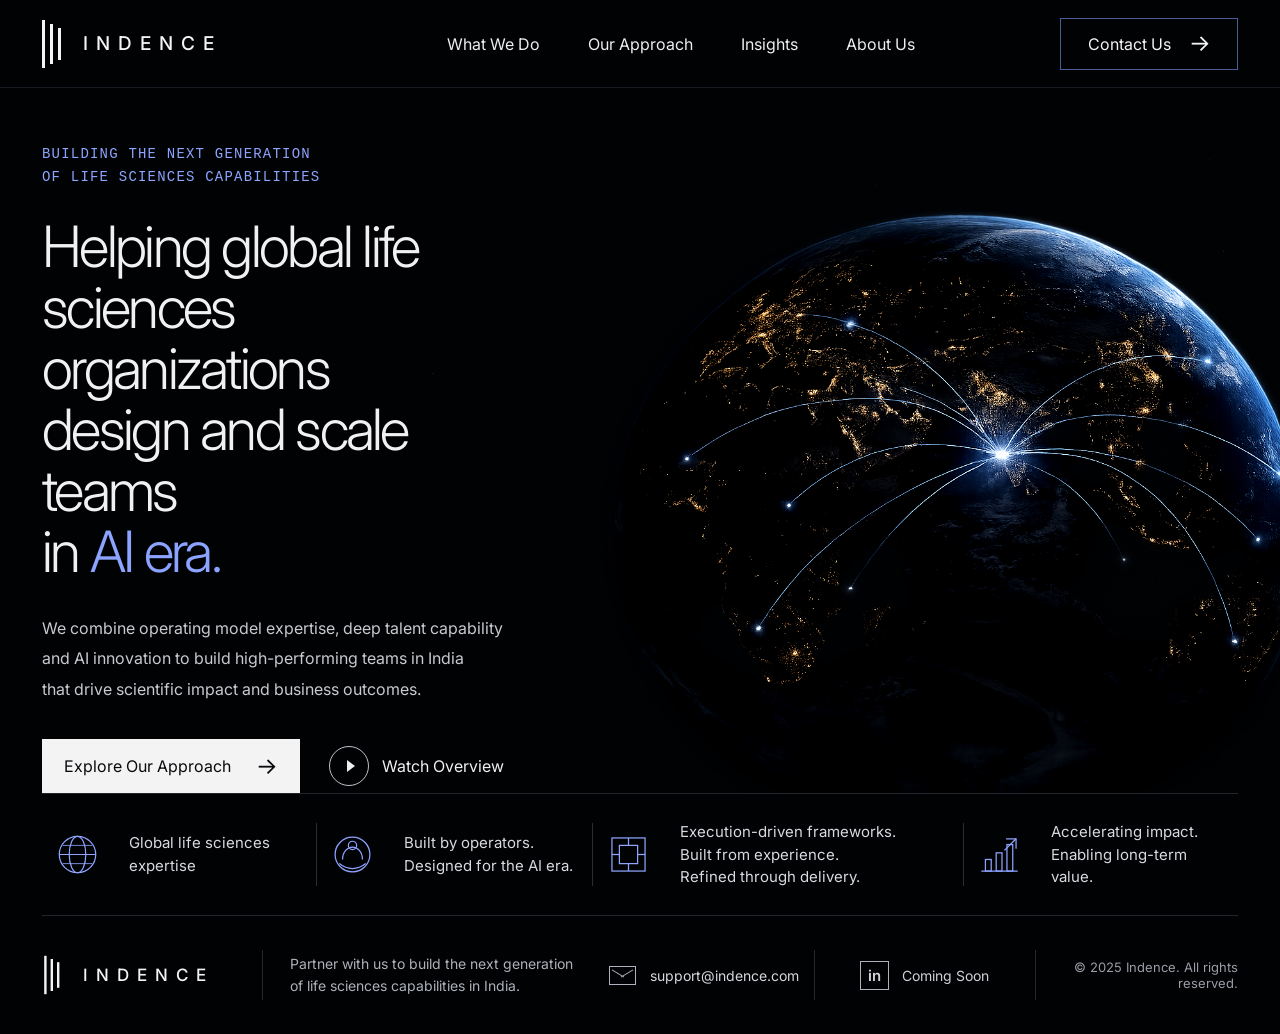
==== index.html @ be7ccae8 "Build Indence overview page" ====
<!DOCTYPE html>
<html lang="en">

<head>

    <meta charset="UTF-8">

    <meta name="viewport"
          content="width=device-width, initial-scale=1.0">

    <title>
        Indence | Building the Next Generation of Life Sciences Capabilities
    </title>

    <meta name="description"
          content="Indence helps global life sciences organizations design and scale teams in the AI era.">

    <!-- Google Font -->

    <link rel="preconnect"
          href="https://fonts.googleapis.com">

    <link rel="preconnect"
          href="https://fonts.gstatic.com"
          crossorigin>

    <link href="https://fonts.googleapis.com/css2?family=Inter:wght@300;400;500;600&display=swap"
          rel="stylesheet">


    <!-- Main CSS -->

    <link rel="stylesheet"
          href="css/style.css">

</head>


<body>


<!-- =====================================================
     HEADER
===================================================== -->

<header class="navbar">


    <!-- LOGO -->

    <a href="index.html"
       class="logo">

        <span class="logo-mark">

            <span></span>
            <span></span>
            <span></span>

        </span>

        <span class="logo-text">
            INDENCE
        </span>

    </a>


    <!-- NAVIGATION -->

    <nav class="navigation">

        <a href="#">
            What We Do
        </a>

        <a href="#">
            Our Approach
        </a>

        <a href="#">
            Insights
        </a>

        <a href="#">
            About Us
        </a>

    </nav>


    <!-- CONTACT -->

    <a href="mailto:support@indence.com"
       class="contact-button">

        <span>
            Contact Us
        </span>

        <span class="button-arrow">
            →
        </span>

    </a>

</header>



<!-- =====================================================
     MAIN
===================================================== -->

<main>


    <!-- =================================================
         HERO
    ================================================== -->

    <section class="hero">


        <!-- =================================================
             LEFT CONTENT
        ================================================== -->

        <div class="hero-content">


            <!-- EYEBROW -->

            <div class="eyebrow">

                BUILDING THE NEXT GENERATION<br>

                OF LIFE SCIENCES CAPABILITIES

            </div>


            <!-- MAIN HEADING -->

            <h1>

                Helping global life<br>

                sciences organizations<br>

                design and scale teams<br>

                in <span>AI era.</span>

            </h1>


            <!-- DESCRIPTION -->

            <p class="hero-description">

                We combine operating model expertise, deep talent capability<br>

                and AI innovation to build high-performing teams in India<br>

                that drive scientific impact and business outcomes.

            </p>


            <!-- =================================================
                 HERO ACTIONS
            ================================================== -->

            <div class="hero-actions">


                <!-- PRIMARY BUTTON -->

                <a href="#approach"
                   class="primary-button">

                    <span>
                        Explore Our Approach
                    </span>

                    <span class="button-arrow">
                        →
                    </span>

                </a>


                <!-- WATCH OVERVIEW -->

                <button class="watch-button"
                        id="watchOverview">

                    <span class="play-button">

                        <span class="play-icon"></span>

                    </span>

                    <span>
                        Watch Overview
                    </span>

                </button>


            </div>


        </div>



        <!-- =================================================
             GLOBE
             
             IMPORTANT:
             The old inline SVG globe has been removed.
             
             The globe is now loaded from:
             
             assets/images/globe.png
        ================================================== -->

        <div class="hero-globe">

            <img
                src="assets/images/globe.png"
                alt="Global life sciences network"
                class="globe-image"
            >

        </div>


    </section>



    <!-- =====================================================
         CAPABILITIES
    ====================================================== -->

    <section class="capabilities"
             id="approach">


        <!-- =================================================
             01
        ================================================== -->

        <div class="capability">


            <div class="capability-icon">

                <!-- GLOBAL ICON -->

                <svg viewBox="0 0 64 64"
                     xmlns="http://www.w3.org/2000/svg">

                    <circle
                        cx="32"
                        cy="32"
                        r="22"
                        fill="none"
                        stroke="currentColor"
                        stroke-width="1.5"
                    />

                    <ellipse
                        cx="32"
                        cy="32"
                        rx="10"
                        ry="22"
                        fill="none"
                        stroke="currentColor"
                        stroke-width="1.5"
                    />

                    <path
                        d="M10 32 H54"
                        fill="none"
                        stroke="currentColor"
                        stroke-width="1.5"
                    />

                    <path
                        d="M14 21 H50"
                        fill="none"
                        stroke="currentColor"
                        stroke-width="1"
                    />

                    <path
                        d="M14 43 H50"
                        fill="none"
                        stroke="currentColor"
                        stroke-width="1"
                    />

                </svg>

            </div>


            <div class="capability-text">

                Global life sciences<br>

                expertise

            </div>


        </div>



        <!-- DIVIDER -->

        <div class="vertical-line"></div>



        <!-- =================================================
             02
        ================================================== -->

        <div class="capability">


            <div class="capability-icon">

                <!-- OPERATORS ICON -->

                <svg viewBox="0 0 64 64"
                     xmlns="http://www.w3.org/2000/svg">

                    <circle
                        cx="32"
                        cy="32"
                        r="21"
                        fill="none"
                        stroke="currentColor"
                        stroke-width="1.5"
                    />

                    <path
                        d="M20 38
                           C20 29 26 23 32 23
                           C38 23 44 29 44 38"
                        fill="none"
                        stroke="currentColor"
                        stroke-width="1.5"
                    />

                    <circle
                        cx="32"
                        cy="21"
                        r="5"
                        fill="none"
                        stroke="currentColor"
                        stroke-width="1.5"
                    />

                    <path
                        d="M16 43
                           C21 47 27 49 32 49
                           C37 49 43 47 48 43"
                        fill="none"
                        stroke="currentColor"
                        stroke-width="1.5"
                    />

                </svg>

            </div>


            <div class="capability-text">

                Built by operators.<br>

                Designed for the AI era.

            </div>


        </div>



        <!-- DIVIDER -->

        <div class="vertical-line"></div>



        <!-- =================================================
             03
        ================================================== -->

        <div class="capability">


            <div class="capability-icon">

                <!-- FRAMEWORK ICON -->

                <svg viewBox="0 0 64 64"
                     xmlns="http://www.w3.org/2000/svg">

                    <rect
                        x="12"
                        y="12"
                        width="40"
                        height="40"
                        fill="none"
                        stroke="currentColor"
                        stroke-width="1.5"
                    />

                    <rect
                        x="21"
                        y="21"
                        width="22"
                        height="22"
                        fill="none"
                        stroke="currentColor"
                        stroke-width="1.5"
                    />

                    <path
                        d="M32 12 V21"
                        fill="none"
                        stroke="currentColor"
                        stroke-width="1.5"
                    />

                    <path
                        d="M32 43 V52"
                        fill="none"
                        stroke="currentColor"
                        stroke-width="1.5"
                    />

                    <path
                        d="M12 32 H21"
                        fill="none"
                        stroke="currentColor"
                        stroke-width="1.5"
                    />

                    <path
                        d="M43 32 H52"
                        fill="none"
                        stroke="currentColor"
                        stroke-width="1.5"
                    />

                </svg>

            </div>


            <div class="capability-text">

                Execution-driven frameworks.<br>

                Built from experience.<br>

                Refined through delivery.

            </div>


        </div>



        <!-- DIVIDER -->

        <div class="vertical-line"></div>



        <!-- =================================================
             04
        ================================================== -->

        <div class="capability">


            <div class="capability-icon">

                <!-- IMPACT ICON -->

                <svg viewBox="0 0 64 64"
                     xmlns="http://www.w3.org/2000/svg">

                    <path
                        d="M10 52 H54"
                        fill="none"
                        stroke="currentColor"
                        stroke-width="1.5"
                    />

                    <rect
                        x="15"
                        y="38"
                        width="7"
                        height="14"
                        fill="none"
                        stroke="currentColor"
                        stroke-width="1.5"
                    />

                    <rect
                        x="28"
                        y="30"
                        width="7"
                        height="22"
                        fill="none"
                        stroke="currentColor"
                        stroke-width="1.5"
                    />

                    <rect
                        x="41"
                        y="20"
                        width="7"
                        height="32"
                        fill="none"
                        stroke="currentColor"
                        stroke-width="1.5"
                    />

                    <path
                        d="M40 13 H52 V25"
                        fill="none"
                        stroke="currentColor"
                        stroke-width="1.5"
                    />

                    <path
                        d="M52 13 L38 27"
                        fill="none"
                        stroke="currentColor"
                        stroke-width="1.5"
                    />

                </svg>

            </div>


            <div class="capability-text">

                Accelerating impact.<br>

                Enabling long-term value.

            </div>


        </div>


    </section>


</main>



<!-- =====================================================
     FOOTER
===================================================== -->

<footer class="footer">


    <!-- =================================================
         FOOTER LOGO
    ================================================== -->

    <div class="footer-brand">

        <a href="index.html"
           class="logo">

            <span class="logo-mark">

                <span></span>
                <span></span>
                <span></span>

            </span>

            <span class="logo-text">
                INDENCE
            </span>

        </a>

    </div>


    <!-- DIVIDER -->

    <div class="footer-divider"></div>



    <!-- =================================================
         FOOTER DESCRIPTION
    ================================================== -->

    <div class="footer-description">

        Partner with us to build the next generation<br>

        of life sciences capabilities in India.

    </div>



    <!-- =================================================
         EMAIL
    ================================================== -->

    <div class="footer-email">


        <span class="email-icon">

            <span></span>

        </span>


        <a href="mailto:support@indence.com">

            support@indence.com

        </a>


    </div>



    <!-- DIVIDER -->

    <div class="footer-divider"></div>



    <!-- =================================================
         LINKEDIN
    ================================================== -->

    <div class="linkedin">


        <span class="linkedin-icon">
            in
        </span>


        <span>
            Coming Soon
        </span>


    </div>



    <!-- DIVIDER -->

    <div class="footer-divider"></div>



    <!-- =================================================
         COPYRIGHT
    ================================================== -->

    <div class="copyright">

        © 2025 Indence. All rights reserved.

    </div>


</footer>



<!-- =====================================================
     VIDEO MODAL
===================================================== -->

<div class="video-modal"
     id="videoModal">


    <!-- BACKGROUND -->

    <div class="modal-background"></div>



    <!-- VIDEO -->

    <div class="video-container">


        <!-- CLOSE -->

        <button class="close-video"
                id="closeVideo">

            ×

        </button>



        <video id="overviewVideo"
               controls>

            <source
                src="assets/video/overview.mp4"
                type="video/mp4">

            Your browser does not support video playback.

        </video>


    </div>


</div>



<!-- =====================================================
     JAVASCRIPT
===================================================== -->

<script src="js/script.js"></script>


</body>

</html>
---- css/style.css ----
/* =========================================================
   INDENCE
   OVERVIEW PAGE
   ========================================================= */


/* =========================================================
   GLOBAL
========================================================= */

* {
    margin: 0;
    padding: 0;
    box-sizing: border-box;
}

html {
    scroll-behavior: smooth;
}

html,
body {
    width: 100%;
    min-height: 100%;
}

body {
    background: #010204;
    color: #f4f4f6;
    font-family: "Inter", sans-serif;
    font-weight: 400;
    overflow-x: hidden;
}

a {
    color: inherit;
    text-decoration: none;
}

button {
    font-family: inherit;
}


/* =========================================================
   HEADER
========================================================= */

.navbar {
    height: 88px;

    display: flex;
    align-items: center;

    padding: 0 42px;

    border-bottom: 1px solid #171a20;

    background: #010204;

    position: relative;
    z-index: 50;
}


/* =========================================================
   LOGO
========================================================= */

.logo {
    display: flex;
    align-items: center;

    gap: 19px;

    min-width: 260px;
}

.logo-mark {
    width: 22px;
    height: 48px;

    display: flex;
    align-items: stretch;

    gap: 5px;
}

.logo-mark span {
    display: block;

    width: 3px;

    background: #f4f4f4;
}

.logo-mark span:nth-child(2) {
    height: 40px;
    margin-top: 4px;
}

.logo-mark span:nth-child(3) {
    height: 32px;
    margin-top: 8px;
}

.logo-text {
    font-size: 19px;

    letter-spacing: 8px;

    font-weight: 500;

    color: #f4f4f4;
}


/* =========================================================
   NAVIGATION
========================================================= */

.navigation {
    display: flex;
    align-items: center;
    justify-content: center;

    gap: 62px;

    flex: 1;
}

.navigation a {
    font-size: 16px;

    color: #eeeeef;

    transition:
        color 0.25s ease,
        opacity 0.25s ease;
}

.navigation a:hover {
    color: #91a5ff;
}


/* =========================================================
   CONTACT BUTTON
========================================================= */

.contact-button {
    width: 178px;
    height: 52px;

    border: 1px solid #465d96;

    display: flex;
    align-items: center;
    justify-content: center;

    gap: 18px;

    font-size: 16px;

    transition:
        background 0.25s ease,
        border-color 0.25s ease,
        transform 0.25s ease;
}

.contact-button:hover {
    background: #0b1020;
    border-color: #7189d0;

    transform: translateY(-1px);
}

.button-arrow {
    font-size: 23px;
    line-height: 1;
}


/* =========================================================
   HERO
========================================================= */

.hero {
    min-height: 646px;

    position: relative;

    display: grid;

    grid-template-columns: 40% 60%;

    padding: 0 42px;

    overflow: hidden;

    background: #010204;
}


/* =========================================================
   HERO CONTENT
========================================================= */

.hero-content {
    position: relative;

    z-index: 10;

    padding-top: 55px;

    padding-right: 25px;
}


/* =========================================================
   EYEBROW
========================================================= */

.eyebrow {
    font-family: monospace;

    color: #8ea5ff;

    font-size: 14px;

    line-height: 1.65;

    letter-spacing: 1.2px;

    margin-bottom: 27px;
}


/* =========================================================
   HERO HEADING
========================================================= */

.hero h1 {
    font-size: clamp(48px, 3.55vw, 67px);

    font-weight: 300;

    line-height: 1.07;

    letter-spacing: -2.7px;

    color: #f1f1f3;
}

.hero h1 span {
    color: #8ca3ff;
}


/* =========================================================
   HERO DESCRIPTION
========================================================= */

.hero-description {
    margin-top: 31px;

    color: #c8cad0;

    font-size: 16px;

    line-height: 1.9;
}


/* =========================================================
   HERO BUTTONS
========================================================= */

.hero-actions {
    display: flex;

    align-items: center;

    gap: 29px;

    margin-top: 35px;
}


/* =========================================================
   PRIMARY BUTTON
========================================================= */

.primary-button {
    height: 54px;

    min-width: 258px;

    padding: 0 22px;

    display: flex;

    align-items: center;

    justify-content: space-between;

    background: #f3f3f3;

    color: #090a0d;

    font-size: 16px;

    transition:
        transform 0.25s ease,
        background 0.25s ease;
}

.primary-button:hover {
    transform: translateY(-2px);

    background: #ffffff;
}


/* =========================================================
   WATCH BUTTON
========================================================= */

.watch-button {
    background: transparent;

    border: 0;

    color: #f0f0f1;

    display: flex;

    align-items: center;

    gap: 13px;

    font-size: 16px;

    cursor: pointer;
}

.play-button {
    width: 40px;
    height: 40px;

    border: 1px solid #bfc2cb;

    border-radius: 50%;

    display: flex;

    align-items: center;

    justify-content: center;

    transition:
        border-color 0.25s ease,
        background 0.25s ease;
}

.watch-button:hover .play-button {
    border-color: #8ca3ff;

    background: rgba(140, 163, 255, 0.06);
}

.play-icon {
    width: 0;
    height: 0;

    border-top: 6px solid transparent;
    border-bottom: 6px solid transparent;

    border-left: 8px solid #eeeeef;

    margin-left: 3px;
}


/* =========================================================
   HERO GLOBE
========================================================= */

/*
   IMPORTANT:

   The globe is deliberately treated as a visual layer.

   It should:
   - occupy the right side
   - be large
   - sit slightly outside the viewport
   - remain dark
   - blend into the black background
   - never push the text around
*/

.hero-globe {
    position: relative;

    width: 100%;
    height: 646px;

    display: flex;

    align-items: center;

    justify-content: center;

    overflow: hidden;

    z-index: 2;

    background: transparent;
}


/*
   Actual globe image.

   This works with:

   assets/images/globe.png
*/

.hero-globe img {
    position: absolute;

    width: 125%;
    height: 125%;

    max-width: none;

    object-fit: contain;

    object-position: center center;

    right: -8%;
    top: -4%;

    display: block;

    /*
       Keep the Earth dark.
       The reference is NOT a bright blue globe.
    */

    opacity: 0.78;

    filter:
        brightness(0.62)
        contrast(1.18)
        saturate(0.82);

    mix-blend-mode: screen;

    pointer-events: none;

    user-select: none;
}


/*
   If your globe PNG already contains a black background,
   this makes the edges less visually aggressive.
*/
/* =========================================
   HERO GLOBE
========================================= */


.hero-globe {
    position: absolute;
    right: 1%;
    top: 0;
    width: 64%;
    height: 100%;
    display: flex;
    align-items: center;
    justify-content: center;
    overflow: visible;
    pointer-events: none;
}

.hero-globe img {
    width: 100%;
    height: 100%;
    object-fit: contain;

    filter: brightness(0.82) contrast(1.12);

    opacity: 1;
}
.hero-globe img {
    width: 100%;
    height: 100%;
    object-fit: contain;

    filter: brightness(1) contrast(1.12);

    opacity: 1;
}

/* =========================================
   RESPONSIVE
========================================= */

@media (max-width: 1100px) {

    .hero-globe {
        width: 54%;
        right: -3%;
    }

}

@media (max-width: 800px) {

    .hero-globe {
        position: relative;
        width: 100%;
        height: 500px;
        right: auto;
        top: auto;
        margin-top: -50px;
    }

}


/* =========================================================
   SVG GLOBE SUPPORT
========================================================= */

.globe-svg {
    width: 100%;
    height: 100%;

    display: block;

    transform:
        translateX(15px)
        scale(1.06);
}


/* =========================================================
   STARS
========================================================= */

.stars circle {
    fill: #7d8290;

    opacity: 0.38;
}


/* =========================================================
   GLOBE LIGHTS
========================================================= */

.globe-lights circle {
    opacity: 0.48;
}


/* =========================================================
   NETWORK ARCS
========================================================= */

.network-arcs path {
    stroke-linecap: round;

    opacity: 0.72;
}


/* =========================================================
   CAPABILITIES
========================================================= */

.capabilities {
    margin: 0 42px;

    min-height: 123px;

    border-top: 1px solid #22252b;

    border-bottom: 1px solid #22252b;

    display: grid;

    grid-template-columns:
        1fr
        1px
        1fr
        1px
        1.35fr
        1px
        1fr;

    align-items: center;

    column-gap: 0;

    position: relative;

    z-index: 10;

    background: #010204;
}


/* =========================================================
   CAPABILITY ITEM
========================================================= */

.capability {
    display: flex;

    align-items: center;

    gap: 25px;

    padding: 0 9px;
}


/* =========================================================
   CAPABILITY ICON
========================================================= */

.capability-icon {
    width: 53px;

    min-width: 53px;

    height: 53px;

    color: #8ea4ff;

    display: flex;

    align-items: center;

    justify-content: center;
}


/*
   SVG ICON SUPPORT
*/

.capability-icon svg {
    width: 100%;

    height: 100%;

    display: block;
}


/*
   IMAGE ICON SUPPORT

   This is important because your HTML uses:

   <img src="assets/icons/global.svg">

   rather than inline SVG.
*/

.capability-icon img {
    width: 53px;

    height: 53px;

    display: block;

    object-fit: contain;

    opacity: 0.95;

    filter:
        brightness(1.05)
        contrast(1.05);
}


/* =========================================================
   CAPABILITY TEXT
========================================================= */

.capability-text {
    color: #d8dae0;

    font-size: 15px;

    line-height: 1.5;
}


/* =========================================================
   CAPABILITY DIVIDERS
========================================================= */

.vertical-line {
    width: 1px;

    height: 63px;

    background: #292c34;
}


/* =========================================================
   FOOTER
========================================================= */

.footer {
    min-height: 118px;

    margin: 0 42px;

    display: grid;

    grid-template-columns:
        220px
        1px
        1.8fr
        1.2fr
        1px
        1.2fr
        1px
        1.1fr;

    align-items: center;

    gap: 0;

    position: relative;

    z-index: 10;

    background: #010204;
}


/* =========================================================
   FOOTER BRAND
========================================================= */

.footer-brand {
    display: flex;

    align-items: center;
}

.footer-brand .logo {
    min-width: auto;
}

.footer-brand .logo-text {
    font-size: 17px;
}

.footer-brand .logo-mark {
    transform: scale(0.8);
}


/* =========================================================
   FOOTER DIVIDERS
========================================================= */

.footer-divider {
    width: 1px;

    height: 50px;

    background: #252830;
}


/* =========================================================
   FOOTER DESCRIPTION
========================================================= */

.footer-description {
    padding-left: 27px;

    color: #aeb1b9;

    font-size: 14px;

    line-height: 1.6;
}


/* =========================================================
   EMAIL
========================================================= */

.footer-email {
    display: flex;

    align-items: center;

    justify-content: center;

    gap: 14px;

    font-size: 14px;

    color: #d8d9dd;
}


/* =========================================================
   EMAIL ICON
========================================================= */

.email-icon {
    width: 27px;
    height: 19px;

    border: 1px solid #aeb2bc;

    position: relative;

    display: block;
}

.email-icon::before,
.email-icon::after {
    content: "";

    position: absolute;

    width: 14px;
    height: 1px;

    background: #aeb2bc;

    top: 6px;
}

.email-icon::before {
    left: 1px;

    transform: rotate(31deg);
}

.email-icon::after {
    right: 1px;

    transform: rotate(-31deg);
}


/* =========================================================
   LINKEDIN / COMING SOON
========================================================= */

.linkedin {
    display: flex;

    align-items: center;

    justify-content: center;

    gap: 13px;

    color: #cfd1d7;

    font-size: 14px;
}

.linkedin-icon {
    width: 29px;
    height: 29px;

    border: 1px solid #aeb2bc;

    display: flex;

    align-items: center;

    justify-content: center;

    font-weight: 600;

    font-size: 15px;
}


/* =========================================================
   COPYRIGHT
========================================================= */

.copyright {
    text-align: right;

    color: #9a9da6;

    font-size: 13px;
}


/* =========================================================
   VIDEO MODAL
========================================================= */

.video-modal {
    position: fixed;

    inset: 0;

    display: none;

    align-items: center;

    justify-content: center;

    z-index: 1000;
}

.video-modal.active {
    display: flex;
}


/* =========================================================
   MODAL BACKGROUND
========================================================= */

.modal-background {
    position: absolute;

    inset: 0;

    background: rgba(0, 0, 0, 0.92);
}


/* =========================================================
   VIDEO CONTAINER
========================================================= */

.video-container {
    width: min(900px, 90vw);

    position: relative;

    z-index: 2;
}

.video-container video {
    width: 100%;

    display: block;

    background: #000;
}


/* =========================================================
   CLOSE VIDEO
========================================================= */

.close-video {
    position: absolute;

    top: -45px;

    right: 0;

    width: 35px;

    height: 35px;

    border: 1px solid #777;

    border-radius: 50%;

    background: transparent;

    color: white;

    font-size: 24px;

    cursor: pointer;

    transition:
        border-color 0.2s ease,
        background 0.2s ease;
}

.close-video:hover {
    border-color: #fff;

    background: rgba(255, 255, 255, 0.08);
}


/* =========================================================
   RESPONSIVE
========================================================= */

@media (max-width: 1400px) {

    .hero {
        grid-template-columns: 41% 59%;
    }

    .hero h1 {
        font-size: 57px;
    }

    .hero-globe img {
        width: 120%;
        height: 120%;
        right: -6%;
    }

    .navigation {
        gap: 48px;
    }
}


/* =========================================================
   1200px
========================================================= */

@media (max-width: 1200px) {

    .navbar {
        padding: 0 32px;
    }

    .navigation {
        gap: 35px;
    }

    .logo {
        min-width: 230px;
    }

    .hero {
        grid-template-columns: 42% 58%;

        padding-left: 32px;
        padding-right: 32px;
    }

    .hero h1 {
        font-size: 51px;

        letter-spacing: -2.3px;
    }

    .hero-description br {
        display: none;
    }

    .hero-globe img {
        width: 120%;
        height: 120%;

        right: -10%;
    }

    .capabilities {
        margin-left: 32px;
        margin-right: 32px;
    }

    .footer {
        margin-left: 32px;
        margin-right: 32px;
    }
}


/* =========================================================
   1000px
========================================================= */

@media (max-width: 1000px) {

    .navigation {
        gap: 24px;
    }

    .navigation a {
        font-size: 14px;
    }

    .contact-button {
        width: 155px;
    }

    .hero {
        grid-template-columns: 45% 55%;
    }

    .hero h1 {
        font-size: 47px;
    }

    .hero-globe img {
        width: 125%;
        height: 125%;

        right: -14%;
    }

    .capability {
        gap: 15px;
    }

    .capability-text {
        font-size: 13px;
    }
}


/* =========================================================
   900px
========================================================= */

@media (max-width: 900px) {

    .navbar {
        padding: 0 25px;
    }

    .navigation {
        display: none;
    }

    .logo {
        min-width: auto;
    }

    .contact-button {
        margin-left: auto;
    }


    /* HERO */

    .hero {
        min-height: auto;

        grid-template-columns: 1fr;

        padding:
            0
            25px
            40px;
    }

    .hero-content {
        padding-top: 50px;

        padding-right: 0;
    }


    /*
       On mobile the globe becomes a separate
       visual below the text.
    */

    .hero-globe {
        height: 450px;

        margin-top: -30px;

        width: calc(100% + 50px);

        margin-left: -25px;
    }

    .hero-globe img {
        width: 110%;
        height: 110%;

        right: -5%;
        top: 0;
    }

    .hero-globe::after {
        background:
            linear-gradient(
                180deg,
                #010204 0%,
                rgba(1, 2, 4, 0.25) 30%,
                rgba(1, 2, 4, 0) 60%,
                #010204 100%
            );
    }


    /* CAPABILITIES */

    .capabilities {
        margin: 0 25px;

        grid-template-columns:
            1fr
            1fr;

        padding: 20px 0;

        row-gap: 10px;
    }

    .vertical-line {
        display: none;
    }

    .capability {
        padding: 15px;
    }


    /* FOOTER */

    .footer {
        margin: 0 25px;

        grid-template-columns: 1fr;

        gap: 20px;

        padding: 30px 0;
    }

    .footer-divider {
        display: none;
    }

    .footer-description {
        padding-left: 0;
    }

    .footer-email {
        justify-content: flex-start;
    }

    .linkedin {
        justify-content: flex-start;
    }

    .copyright {
        text-align: left;
    }
}


/* =========================================================
   700px
========================================================= */

@media (max-width: 700px) {

    .hero h1 {
        font-size: 44px;

        letter-spacing: -1.8px;
    }

    .hero-description {
        font-size: 15px;
    }

    .hero-globe {
        height: 390px;
    }

    .hero-globe img {
        width: 120%;
        height: 120%;

        right: -10%;
    }

    .capabilities {
        grid-template-columns: 1fr;
    }

    .capability {
        padding: 18px 10px;
    }
}


/* =========================================================
   600px
========================================================= */

@media (max-width: 600px) {

    .navbar {
        height: 76px;

        padding: 0 20px;
    }

    .logo {
        gap: 13px;
    }

    .logo-mark {
        transform: scale(0.85);
        transform-origin: left center;
    }

    .logo-text {
        font-size: 16px;

        letter-spacing: 5px;
    }

    .contact-button {
        width: 130px;

        height: 46px;

        font-size: 13px;

        gap: 9px;
    }

    .button-arrow {
        font-size: 19px;
    }


    /* HERO */

    .hero {
        padding-left: 20px;
        padding-right: 20px;
    }

    .hero-content {
        padding-top: 42px;
    }

    .eyebrow {
        font-size: 12px;

        letter-spacing: 0.9px;
    }

    .hero h1 {
        font-size: 42px;

        letter-spacing: -1.8px;

        line-height: 1.08;
    }

    .hero-description {
        font-size: 14px;

        line-height: 1.8;
    }

    .hero-actions {
        align-items: flex-start;

        flex-direction: column;

        gap: 20px;
    }

    .primary-button {
        min-width: 240px;
    }

    .hero-globe {
        height: 350px;

        width: calc(100% + 40px);

        margin-left: -20px;
    }

    .hero-globe img {
        width: 125%;
        height: 125%;

        right: -12%;
    }


    /* CAPABILITIES */

    .capabilities {
        margin: 0 20px;

        grid-template-columns: 1fr;

        padding: 10px 0;
    }

    .capability {
        padding: 17px 5px;
    }


    /* FOOTER */

    .footer {
        margin: 0 20px;
    }

    .footer-brand .logo-text {
        font-size: 15px;
    }
}


/* =========================================================
   420px
========================================================= */

@media (max-width: 420px) {

    .contact-button {
        width: 112px;

        font-size: 12px;
    }

    .logo-text {
        font-size: 14px;

        letter-spacing: 4px;
    }

    .hero h1 {
        font-size: 37px;
    }

    .eyebrow {
        font-size: 11px;
    }

    .hero-globe {
        height: 310px;
    }

    .capability-icon,
    .capability-icon img {
        width: 45px;

        min-width: 45px;

        height: 45px;
    }
}
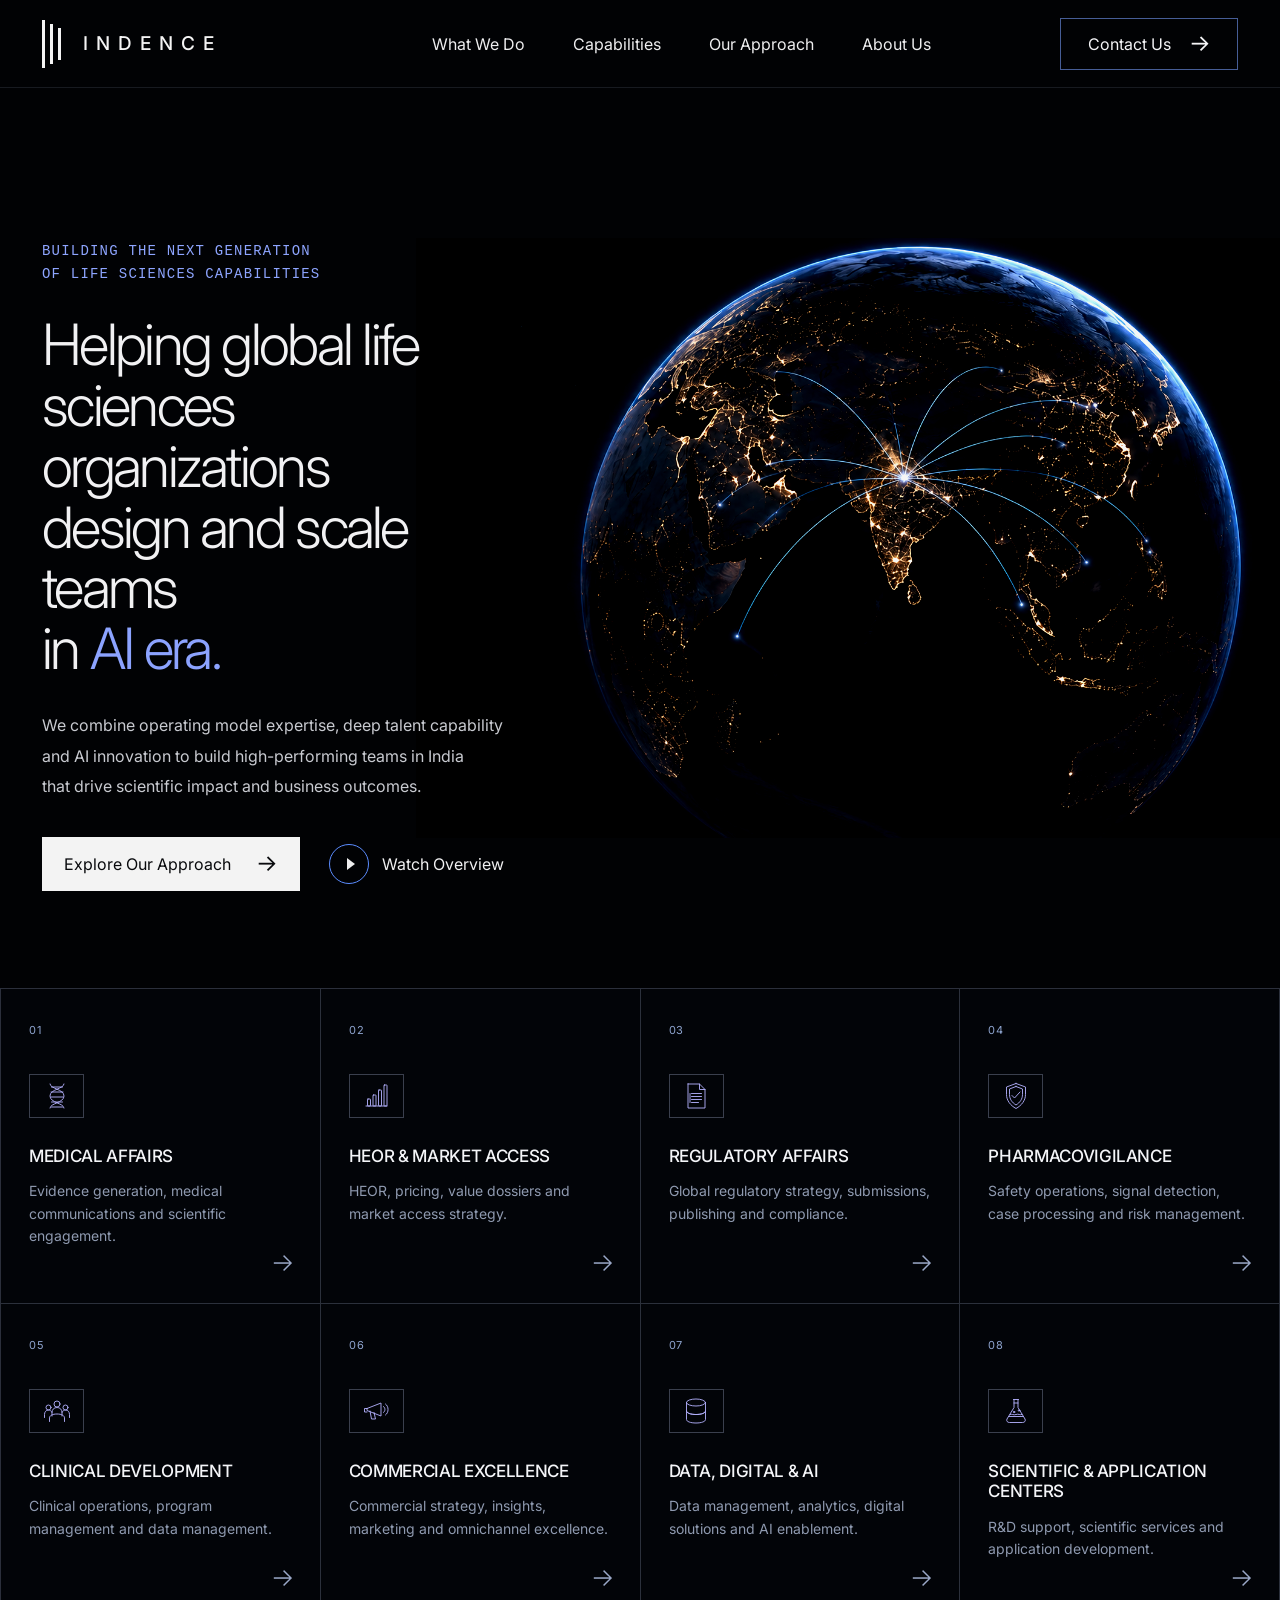
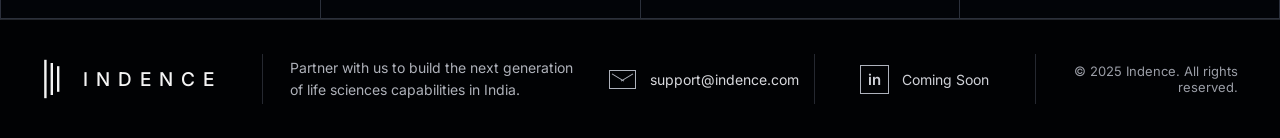
==== commit aa44187d: "Update website" ====
--- a/index.html
+++ b/index.html
@@ -70,23 +70,23 @@
 
     <nav class="navigation">
 
-        <a href="#">
-            What We Do
-        </a>
-
-        <a href="#">
-            Our Approach
-        </a>
-
-        <a href="#">
-            Insights
-        </a>
-
-        <a href="#">
-            About Us
-        </a>
-
-    </nav>
+    <a href="what-we-do.html">
+        What We Do
+    </a>
+
+    <a href="capabilities.html">
+        Capabilities
+    </a>
+
+    <a href="our-approach.html">
+        Our Approach
+    </a>
+
+    <a href="#">
+        About Us
+    </a>
+
+</nav>
 
 
     <!-- CONTACT -->
@@ -243,334 +243,193 @@
 
 
     <!-- =====================================================
-         CAPABILITIES
+         LIFE SCIENCE CAPABILITIES
     ====================================================== -->
 
-    <section class="capabilities"
-             id="approach">
-
-
-        <!-- =================================================
-             01
-        ================================================== -->
-
-        <div class="capability">
-
-
-            <div class="capability-icon">
-
-                <!-- GLOBAL ICON -->
-
-                <svg viewBox="0 0 64 64"
-                     xmlns="http://www.w3.org/2000/svg">
-
-                    <circle
-                        cx="32"
-                        cy="32"
-                        r="22"
-                        fill="none"
-                        stroke="currentColor"
-                        stroke-width="1.5"
-                    />
-
-                    <ellipse
-                        cx="32"
-                        cy="32"
-                        rx="10"
-                        ry="22"
-                        fill="none"
-                        stroke="currentColor"
-                        stroke-width="1.5"
-                    />
-
-                    <path
-                        d="M10 32 H54"
-                        fill="none"
-                        stroke="currentColor"
-                        stroke-width="1.5"
-                    />
-
-                    <path
-                        d="M14 21 H50"
-                        fill="none"
-                        stroke="currentColor"
-                        stroke-width="1"
-                    />
-
-                    <path
-                        d="M14 43 H50"
-                        fill="none"
-                        stroke="currentColor"
-                        stroke-width="1"
-                    />
-
-                </svg>
-
-            </div>
-
-
-            <div class="capability-text">
-
-                Global life sciences<br>
-
-                expertise
-
-            </div>
-
-
-        </div>
-
-
-
-        <!-- DIVIDER -->
-
-        <div class="vertical-line"></div>
-
-
-
-        <!-- =================================================
-             02
-        ================================================== -->
-
-        <div class="capability">
-
-
-            <div class="capability-icon">
-
-                <!-- OPERATORS ICON -->
-
-                <svg viewBox="0 0 64 64"
-                     xmlns="http://www.w3.org/2000/svg">
-
-                    <circle
-                        cx="32"
-                        cy="32"
-                        r="21"
-                        fill="none"
-                        stroke="currentColor"
-                        stroke-width="1.5"
-                    />
-
-                    <path
-                        d="M20 38
-                           C20 29 26 23 32 23
-                           C38 23 44 29 44 38"
-                        fill="none"
-                        stroke="currentColor"
-                        stroke-width="1.5"
-                    />
-
-                    <circle
-                        cx="32"
-                        cy="21"
-                        r="5"
-                        fill="none"
-                        stroke="currentColor"
-                        stroke-width="1.5"
-                    />
-
-                    <path
-                        d="M16 43
-                           C21 47 27 49 32 49
-                           C37 49 43 47 48 43"
-                        fill="none"
-                        stroke="currentColor"
-                        stroke-width="1.5"
-                    />
-
-                </svg>
-
-            </div>
-
-
-            <div class="capability-text">
-
-                Built by operators.<br>
-
-                Designed for the AI era.
-
-            </div>
-
-
-        </div>
-
-
-
-        <!-- DIVIDER -->
-
-        <div class="vertical-line"></div>
-
-
-
-        <!-- =================================================
-             03
-        ================================================== -->
-
-        <div class="capability">
-
-
-            <div class="capability-icon">
-
-                <!-- FRAMEWORK ICON -->
-
-                <svg viewBox="0 0 64 64"
-                     xmlns="http://www.w3.org/2000/svg">
-
-                    <rect
-                        x="12"
-                        y="12"
-                        width="40"
-                        height="40"
-                        fill="none"
-                        stroke="currentColor"
-                        stroke-width="1.5"
-                    />
-
-                    <rect
-                        x="21"
-                        y="21"
-                        width="22"
-                        height="22"
-                        fill="none"
-                        stroke="currentColor"
-                        stroke-width="1.5"
-                    />
-
-                    <path
-                        d="M32 12 V21"
-                        fill="none"
-                        stroke="currentColor"
-                        stroke-width="1.5"
-                    />
-
-                    <path
-                        d="M32 43 V52"
-                        fill="none"
-                        stroke="currentColor"
-                        stroke-width="1.5"
-                    />
-
-                    <path
-                        d="M12 32 H21"
-                        fill="none"
-                        stroke="currentColor"
-                        stroke-width="1.5"
-                    />
-
-                    <path
-                        d="M43 32 H52"
-                        fill="none"
-                        stroke="currentColor"
-                        stroke-width="1.5"
-                    />
-
-                </svg>
-
-            </div>
-
-
-            <div class="capability-text">
-
-                Execution-driven frameworks.<br>
-
-                Built from experience.<br>
-
-                Refined through delivery.
-
-            </div>
-
-
-        </div>
-
-
-
-        <!-- DIVIDER -->
-
-        <div class="vertical-line"></div>
-
-
-
-        <!-- =================================================
-             04
-        ================================================== -->
-
-        <div class="capability">
-
-
-            <div class="capability-icon">
-
-                <!-- IMPACT ICON -->
-
-                <svg viewBox="0 0 64 64"
-                     xmlns="http://www.w3.org/2000/svg">
-
-                    <path
-                        d="M10 52 H54"
-                        fill="none"
-                        stroke="currentColor"
-                        stroke-width="1.5"
-                    />
-
-                    <rect
-                        x="15"
-                        y="38"
-                        width="7"
-                        height="14"
-                        fill="none"
-                        stroke="currentColor"
-                        stroke-width="1.5"
-                    />
-
-                    <rect
-                        x="28"
-                        y="30"
-                        width="7"
-                        height="22"
-                        fill="none"
-                        stroke="currentColor"
-                        stroke-width="1.5"
-                    />
-
-                    <rect
-                        x="41"
-                        y="20"
-                        width="7"
-                        height="32"
-                        fill="none"
-                        stroke="currentColor"
-                        stroke-width="1.5"
-                    />
-
-                    <path
-                        d="M40 13 H52 V25"
-                        fill="none"
-                        stroke="currentColor"
-                        stroke-width="1.5"
-                    />
-
-                    <path
-                        d="M52 13 L38 27"
-                        fill="none"
-                        stroke="currentColor"
-                        stroke-width="1.5"
-                    />
-
-                </svg>
-
-            </div>
-
-
-            <div class="capability-text">
-
-                Accelerating impact.<br>
-
-                Enabling long-term value.
-
-            </div>
-
-
-        </div>
-
+    <style>
+        /* Life Science Capabilities - 8 card grid */
+        .life-science-capabilities {
+            display: grid !important;
+            grid-template-columns: repeat(4, minmax(0, 1fr));
+            grid-template-rows: repeat(2, minmax(0, 1fr));
+            width: 100%;
+            margin: 0;
+            padding: 0;
+            border-top: 1px solid rgba(150, 160, 190, 0.28);
+            border-left: 1px solid rgba(150, 160, 190, 0.28);
+            background: #020408;
+        }
+
+        .life-science-capabilities .capability-card {
+            position: relative;
+            min-height: 315px;
+            padding: 36px 28px 42px;
+            border-right: 1px solid rgba(150, 160, 190, 0.28);
+            border-bottom: 1px solid rgba(150, 160, 190, 0.28);
+            box-sizing: border-box;
+            background: transparent;
+        }
+
+        .life-science-capabilities .capability-number {
+            display: block;
+            margin: 0 0 38px;
+            color: #8ea4cf;
+            font-size: 11px;
+            line-height: 1;
+            letter-spacing: 0.08em;
+            font-family: 'Inter', sans-serif;
+        }
+
+        .life-science-capabilities .capability-icon {
+            width: 44px;
+            height: 44px;
+            margin: 0 0 28px;
+            display: flex;
+            align-items: center;
+            justify-content: center;
+            box-sizing: border-box;
+            border: 1px solid rgba(150, 160, 190, 0.38);
+            color: #AAA7FF;
+        }
+
+        .life-science-capabilities .capability-icon img {
+            width: 32px;
+            height: 32px;
+            display: block;
+            object-fit: contain;
+            opacity: 1;
+            visibility: visible;
+        }
+
+        .life-science-capabilities .capability-card h3 {
+            margin: 0 0 14px;
+            color: #f4f5f8;
+            font-family: 'Inter', sans-serif;
+            font-size: 17px;
+            font-weight: 500;
+            line-height: 1.2;
+            letter-spacing: -0.02em;
+        }
+
+        .life-science-capabilities .capability-card p {
+            max-width: 290px;
+            margin: 0;
+            color: #8f9ab0;
+            font-family: 'Inter', sans-serif;
+            font-size: 14px;
+            font-weight: 400;
+            line-height: 1.6;
+        }
+
+        .life-science-capabilities .capability-arrow {
+            position: absolute;
+            right: 26px;
+            bottom: 28px;
+            color: #9aa8c7;
+            font-size: 25px;
+            font-weight: 300;
+            line-height: 1;
+        }
+
+        @media (max-width: 1000px) {
+            .life-science-capabilities {
+                grid-template-columns: repeat(2, minmax(0, 1fr));
+                grid-template-rows: none;
+            }
+        }
+
+        @media (max-width: 600px) {
+            .life-science-capabilities {
+                grid-template-columns: 1fr;
+            }
+
+            .life-science-capabilities .capability-card {
+                min-height: 285px;
+            }
+        }
+    </style>
+
+    <section class="capabilities life-science-capabilities" id="approach">
+
+        <div class="capability-card">
+            <span class="capability-number">01</span>
+            <div class="capability-icon">
+                <img src="icons/01_medical_affairs_dna.svg" alt="Medical Affairs">
+            </div>
+            <h3>MEDICAL AFFAIRS</h3>
+            <p>Evidence generation, medical communications and scientific engagement.</p>
+            <span class="capability-arrow">→</span>
+        </div>
+
+        <div class="capability-card">
+            <span class="capability-number">02</span>
+            <div class="capability-icon">
+                <img src="icons/02_market_access_chart.svg" alt="HEOR &amp; Market Access">
+            </div>
+            <h3>HEOR &amp; MARKET ACCESS</h3>
+            <p>HEOR, pricing, value dossiers and market access strategy.</p>
+            <span class="capability-arrow">→</span>
+        </div>
+
+        <div class="capability-card">
+            <span class="capability-number">03</span>
+            <div class="capability-icon">
+                <img src="icons/03_regulatory_affairs_file.svg" alt="Regulatory Affairs">
+            </div>
+            <h3>REGULATORY AFFAIRS</h3>
+            <p>Global regulatory strategy, submissions, publishing and compliance.</p>
+            <span class="capability-arrow">→</span>
+        </div>
+
+        <div class="capability-card">
+            <span class="capability-number">04</span>
+            <div class="capability-icon">
+                <img src="icons/04_pharmacovigilance_shield.svg" alt="Pharmacovigilance">
+            </div>
+            <h3>PHARMACOVIGILANCE</h3>
+            <p>Safety operations, signal detection, case processing and risk management.</p>
+            <span class="capability-arrow">→</span>
+        </div>
+
+        <div class="capability-card">
+            <span class="capability-number">05</span>
+            <div class="capability-icon">
+                <img src="icons/05_clinical_development_users.svg" alt="Clinical Development">
+            </div>
+            <h3>CLINICAL DEVELOPMENT</h3>
+            <p>Clinical operations, program management and data management.</p>
+            <span class="capability-arrow">→</span>
+        </div>
+
+        <div class="capability-card">
+            <span class="capability-number">06</span>
+            <div class="capability-icon">
+                <img src="icons/06_commercial_excellence_megaphone.svg" alt="Commercial Excellence">
+            </div>
+            <h3>COMMERCIAL EXCELLENCE</h3>
+            <p>Commercial strategy, insights, marketing and omnichannel excellence.</p>
+            <span class="capability-arrow">→</span>
+        </div>
+
+        <div class="capability-card">
+            <span class="capability-number">07</span>
+            <div class="capability-icon">
+                <img src="icons/07_data_digital_ai_database.svg" alt="Data, Digital &amp; AI">
+            </div>
+            <h3>DATA, DIGITAL &amp; AI</h3>
+            <p>Data management, analytics, digital solutions and AI enablement.</p>
+            <span class="capability-arrow">→</span>
+        </div>
+
+        <div class="capability-card">
+            <span class="capability-number">08</span>
+            <div class="capability-icon">
+                <img src="icons/08_scientific_application_centers_flask.svg" alt="Scientific &amp; Application Centers">
+            </div>
+            <h3>SCIENTIFIC &amp; APPLICATION<br>CENTERS</h3>
+            <p>R&amp;D support, scientific services and application development.</p>
+            <span class="capability-arrow">→</span>
+        </div>
 
     </section>
 
--- a/css/style.css
+++ b/css/style.css
@@ -2,11 +2,6 @@
    INDENCE
    OVERVIEW PAGE
    ========================================================= */
-
-
-/* =========================================================
-   GLOBAL
-========================================================= */
 
 * {
     margin: 0;
@@ -29,7 +24,7 @@
     color: #f4f4f6;
     font-family: "Inter", sans-serif;
     font-weight: 400;
-    overflow-x: hidden;
+    overflow-x: visible;
 }
 
 a {
@@ -44,7 +39,7 @@
 
 /* =========================================================
    HEADER
-========================================================= */
+   ========================================================= */
 
 .navbar {
     height: 88px;
@@ -55,7 +50,6 @@
     padding: 0 42px;
 
     border-bottom: 1px solid #171a20;
-
     background: #010204;
 
     position: relative;
@@ -65,7 +59,7 @@
 
 /* =========================================================
    LOGO
-========================================================= */
+   ========================================================= */
 
 .logo {
     display: flex;
@@ -117,14 +111,14 @@
 
 /* =========================================================
    NAVIGATION
-========================================================= */
+   ========================================================= */
 
 .navigation {
     display: flex;
     align-items: center;
     justify-content: center;
 
-    gap: 62px;
+    gap: 68px;
 
     flex: 1;
 }
@@ -146,7 +140,7 @@
 
 /* =========================================================
    CONTACT BUTTON
-========================================================= */
+   ========================================================= */
 
 .contact-button {
     width: 178px;
@@ -170,6 +164,7 @@
 
 .contact-button:hover {
     background: #0b1020;
+
     border-color: #7189d0;
 
     transform: translateY(-1px);
@@ -183,10 +178,10 @@
 
 /* =========================================================
    HERO
-========================================================= */
+   ========================================================= */
 
 .hero {
-    min-height: 646px;
+    min-height: 900px;
 
     position: relative;
 
@@ -194,6 +189,8 @@
 
     grid-template-columns: 40% 60%;
 
+    align-items: center;
+
     padding: 0 42px;
 
     overflow: hidden;
@@ -204,7 +201,7 @@
 
 /* =========================================================
    HERO CONTENT
-========================================================= */
+   ========================================================= */
 
 .hero-content {
     position: relative;
@@ -212,14 +209,13 @@
     z-index: 10;
 
     padding-top: 55px;
-
     padding-right: 25px;
 }
 
 
 /* =========================================================
    EYEBROW
-========================================================= */
+   ========================================================= */
 
 .eyebrow {
     font-family: monospace;
@@ -238,7 +234,7 @@
 
 /* =========================================================
    HERO HEADING
-========================================================= */
+   ========================================================= */
 
 .hero h1 {
     font-size: clamp(48px, 3.55vw, 67px);
@@ -259,7 +255,7 @@
 
 /* =========================================================
    HERO DESCRIPTION
-========================================================= */
+   ========================================================= */
 
 .hero-description {
     margin-top: 31px;
@@ -273,12 +269,11 @@
 
 
 /* =========================================================
-   HERO BUTTONS
-========================================================= */
+   HERO ACTIONS
+   ========================================================= */
 
 .hero-actions {
     display: flex;
-
     align-items: center;
 
     gap: 29px;
@@ -289,7 +284,7 @@
 
 /* =========================================================
    PRIMARY BUTTON
-========================================================= */
+   ========================================================= */
 
 .primary-button {
     height: 54px;
@@ -299,9 +294,7 @@
     padding: 0 22px;
 
     display: flex;
-
     align-items: center;
-
     justify-content: space-between;
 
     background: #f3f3f3;
@@ -323,8 +316,8 @@
 
 
 /* =========================================================
-   WATCH BUTTON
-========================================================= */
+   WATCH OVERVIEW
+   ========================================================= */
 
 .watch-button {
     background: transparent;
@@ -334,7 +327,6 @@
     color: #f0f0f1;
 
     display: flex;
-
     align-items: center;
 
     gap: 13px;
@@ -348,14 +340,12 @@
     width: 40px;
     height: 40px;
 
-    border: 1px solid #bfc2cb;
+    border: 1px solid #5b8cff;
 
     border-radius: 50%;
 
     display: flex;
-
     align-items: center;
-
     justify-content: center;
 
     transition:
@@ -384,158 +374,121 @@
 
 /* =========================================================
    HERO GLOBE
-========================================================= */
-
-/*
-   IMPORTANT:
-
-   The globe is deliberately treated as a visual layer.
-
-   It should:
-   - occupy the right side
-   - be large
-   - sit slightly outside the viewport
-   - remain dark
-   - blend into the black background
-   - never push the text around
-*/
-
-.hero-globe {
-    position: relative;
-
-    width: 100%;
-    height: 646px;
-
-    display: flex;
-
-    align-items: center;
-
-    justify-content: center;
-
-    overflow: hidden;
-
-    z-index: 2;
-
-    background: transparent;
-}
-
-
-/*
-   Actual globe image.
-
-   This works with:
-
-   assets/images/globe.png
-*/
-
-.hero-globe img {
-    position: absolute;
-
-    width: 125%;
-    height: 125%;
-
-    max-width: none;
-
-    object-fit: contain;
-
-    object-position: center center;
-
-    right: -8%;
-    top: -4%;
-
-    display: block;
-
-    /*
-       Keep the Earth dark.
-       The reference is NOT a bright blue globe.
-    */
-
-    opacity: 0.78;
-
-    filter:
-        brightness(0.62)
-        contrast(1.18)
-        saturate(0.82);
-
-    mix-blend-mode: screen;
-
-    pointer-events: none;
-
-    user-select: none;
-}
-
-
-/*
-   If your globe PNG already contains a black background,
-   this makes the edges less visually aggressive.
-*/
-/* =========================================
-   HERO GLOBE
-========================================= */
-
+   ========================================================= */
 
 .hero-globe {
     position: absolute;
-    right: 1%;
-    top: 0;
-    width: 64%;
-    height: 100%;
+
+    width: 60vw;
+
+    max-width: 1000px;
+    min-width: 760px;
+
+    height: 660px;
+
+    right: 0;
+
+    top: 50%;
+
+    transform: translateY(-50%);
+
     display: flex;
     align-items: center;
     justify-content: center;
+
     overflow: visible;
+
     pointer-events: none;
-}
+
+    z-index: 2;
+}
+
+
+/* =========================================================
+   ACTUAL GLOBE IMAGE
+   ========================================================= */
 
 .hero-globe img {
     width: 100%;
     height: 100%;
+
     object-fit: contain;
 
-    filter: brightness(0.82) contrast(1.12);
-
-    opacity: 1;
-}
-.hero-globe img {
+    transform: scale(1.25);
+
+    transform-origin: center center;
+
+    opacity: 0.96;
+
+    filter:
+        brightness(1.08)
+        contrast(1.12)
+        saturate(1.04);
+
+    pointer-events: none;
+    user-select: none;
+}
+
+
+/* =========================================================
+   HERO IMAGE FALLBACK
+   ========================================================= */
+
+.hero-image {
+    position: absolute;
+
+    width: 60vw;
+
+    max-width: 1000px;
+    min-width: 760px;
+
+    height: 660px;
+
+    right: 0;
+
+    top: 50%;
+
+    transform: translateY(-50%);
+
+    display: flex;
+    align-items: center;
+    justify-content: center;
+
+    z-index: 2;
+
+    pointer-events: none;
+}
+
+.hero-image img {
+    display: block;
+
     width: 100%;
     height: 100%;
+
+    max-width: none;
+
     object-fit: contain;
 
-    filter: brightness(1) contrast(1.12);
-
-    opacity: 1;
-}
-
-/* =========================================
-   RESPONSIVE
-========================================= */
-
-@media (max-width: 1100px) {
-
-    .hero-globe {
-        width: 54%;
-        right: -3%;
-    }
-
-}
-
-@media (max-width: 800px) {
-
-    .hero-globe {
-        position: relative;
-        width: 100%;
-        height: 500px;
-        right: auto;
-        top: auto;
-        margin-top: -50px;
-    }
-
-}
-
-
-/* =========================================================
-   SVG GLOBE SUPPORT
-========================================================= */
+    object-position: center center;
+
+    transform: scale(0.82);
+
+    transform-origin: center center;
+
+    opacity: 0.96;
+
+    filter:
+        brightness(1.08)
+        contrast(1.12)
+        saturate(1.04);
+
+    pointer-events: none;
+}
+
+
+/* =========================================================
+   GLOBE SVG
+   ========================================================= */
 
 .globe-svg {
     width: 100%;
@@ -543,15 +496,13 @@
 
     display: block;
 
-    transform:
-        translateX(15px)
-        scale(1.06);
+    transform: translateY(55px);
 }
 
 
 /* =========================================================
    STARS
-========================================================= */
+   ========================================================= */
 
 .stars circle {
     fill: #7d8290;
@@ -562,27 +513,27 @@
 
 /* =========================================================
    GLOBE LIGHTS
-========================================================= */
+   ========================================================= */
 
 .globe-lights circle {
-    opacity: 0.48;
+    opacity: 0.16;
 }
 
 
 /* =========================================================
    NETWORK ARCS
-========================================================= */
+   ========================================================= */
 
 .network-arcs path {
     stroke-linecap: round;
 
-    opacity: 0.72;
+    opacity: 0.42;
 }
 
 
 /* =========================================================
    CAPABILITIES
-========================================================= */
+   ========================================================= */
 
 .capabilities {
     margin: 0 42px;
@@ -590,7 +541,6 @@
     min-height: 123px;
 
     border-top: 1px solid #22252b;
-
     border-bottom: 1px solid #22252b;
 
     display: grid;
@@ -618,66 +568,54 @@
 
 /* =========================================================
    CAPABILITY ITEM
-========================================================= */
+   ========================================================= */
 
 .capability {
     display: flex;
-
     align-items: center;
 
-    gap: 25px;
-
-    padding: 0 9px;
+    gap: 27px;
+
+    padding: 0 12px;
 }
 
 
 /* =========================================================
    CAPABILITY ICON
-========================================================= */
+   ========================================================= */
 
 .capability-icon {
-    width: 53px;
-
-    min-width: 53px;
-
-    height: 53px;
+    width: 55px;
+    min-width: 55px;
+
+    height: 55px;
 
     color: #8ea4ff;
 
     display: flex;
-
     align-items: center;
-
     justify-content: center;
 }
 
 
-/*
+/* =========================================================
    SVG ICON SUPPORT
-*/
+   ========================================================= */
 
 .capability-icon svg {
     width: 100%;
-
     height: 100%;
 
     display: block;
 }
 
 
-/*
+/* =========================================================
    IMAGE ICON SUPPORT
-
-   This is important because your HTML uses:
-
-   <img src="assets/icons/global.svg">
-
-   rather than inline SVG.
-*/
+   ========================================================= */
 
 .capability-icon img {
     width: 53px;
-
     height: 53px;
 
     display: block;
@@ -694,7 +632,7 @@
 
 /* =========================================================
    CAPABILITY TEXT
-========================================================= */
+   ========================================================= */
 
 .capability-text {
     color: #d8dae0;
@@ -707,11 +645,10 @@
 
 /* =========================================================
    CAPABILITY DIVIDERS
-========================================================= */
+   ========================================================= */
 
 .vertical-line {
     width: 1px;
-
     height: 63px;
 
     background: #292c34;
@@ -720,7 +657,7 @@
 
 /* =========================================================
    FOOTER
-========================================================= */
+   ========================================================= */
 
 .footer {
     min-height: 118px;
@@ -753,11 +690,10 @@
 
 /* =========================================================
    FOOTER BRAND
-========================================================= */
+   ========================================================= */
 
 .footer-brand {
     display: flex;
-
     align-items: center;
 }
 
@@ -776,11 +712,10 @@
 
 /* =========================================================
    FOOTER DIVIDERS
-========================================================= */
+   ========================================================= */
 
 .footer-divider {
     width: 1px;
-
     height: 50px;
 
     background: #252830;
@@ -789,7 +724,7 @@
 
 /* =========================================================
    FOOTER DESCRIPTION
-========================================================= */
+   ========================================================= */
 
 .footer-description {
     padding-left: 27px;
@@ -804,13 +739,11 @@
 
 /* =========================================================
    EMAIL
-========================================================= */
+   ========================================================= */
 
 .footer-email {
     display: flex;
-
     align-items: center;
-
     justify-content: center;
 
     gap: 14px;
@@ -823,7 +756,7 @@
 
 /* =========================================================
    EMAIL ICON
-========================================================= */
+   ========================================================= */
 
 .email-icon {
     width: 27px;
@@ -864,14 +797,12 @@
 
 
 /* =========================================================
-   LINKEDIN / COMING SOON
-========================================================= */
+   LINKEDIN
+   ========================================================= */
 
 .linkedin {
     display: flex;
-
     align-items: center;
-
     justify-content: center;
 
     gap: 13px;
@@ -888,9 +819,7 @@
     border: 1px solid #aeb2bc;
 
     display: flex;
-
     align-items: center;
-
     justify-content: center;
 
     font-weight: 600;
@@ -901,7 +830,7 @@
 
 /* =========================================================
    COPYRIGHT
-========================================================= */
+   ========================================================= */
 
 .copyright {
     text-align: right;
@@ -914,7 +843,7 @@
 
 /* =========================================================
    VIDEO MODAL
-========================================================= */
+   ========================================================= */
 
 .video-modal {
     position: fixed;
@@ -924,7 +853,6 @@
     display: none;
 
     align-items: center;
-
     justify-content: center;
 
     z-index: 1000;
@@ -937,7 +865,7 @@
 
 /* =========================================================
    MODAL BACKGROUND
-========================================================= */
+   ========================================================= */
 
 .modal-background {
     position: absolute;
@@ -950,7 +878,7 @@
 
 /* =========================================================
    VIDEO CONTAINER
-========================================================= */
+   ========================================================= */
 
 .video-container {
     width: min(900px, 90vw);
@@ -971,17 +899,15 @@
 
 /* =========================================================
    CLOSE VIDEO
-========================================================= */
+   ========================================================= */
 
 .close-video {
     position: absolute;
 
     top: -45px;
-
     right: 0;
 
     width: 35px;
-
     height: 35px;
 
     border: 1px solid #777;
@@ -1009,8 +935,8 @@
 
 
 /* =========================================================
-   RESPONSIVE
-========================================================= */
+   RESPONSIVE - 1400px
+   ========================================================= */
 
 @media (max-width: 1400px) {
 
@@ -1022,21 +948,21 @@
         font-size: 57px;
     }
 
-    .hero-globe img {
-        width: 120%;
-        height: 120%;
-        right: -6%;
-    }
-
     .navigation {
         gap: 48px;
     }
-}
-
-
-/* =========================================================
-   1200px
-========================================================= */
+
+    .hero-globe,
+    .hero-image {
+        width: 60vw;
+        right: 0;
+    }
+}
+
+
+/* =========================================================
+   RESPONSIVE - 1200px
+   ========================================================= */
 
 @media (max-width: 1200px) {
 
@@ -1069,11 +995,13 @@
         display: none;
     }
 
-    .hero-globe img {
-        width: 120%;
-        height: 120%;
-
-        right: -10%;
+    .hero-globe,
+    .hero-image {
+        width: 60vw;
+
+        min-width: 680px;
+
+        right: 0;
     }
 
     .capabilities {
@@ -1089,8 +1017,8 @@
 
 
 /* =========================================================
-   1000px
-========================================================= */
+   RESPONSIVE - 1000px
+   ========================================================= */
 
 @media (max-width: 1000px) {
 
@@ -1114,11 +1042,11 @@
         font-size: 47px;
     }
 
-    .hero-globe img {
-        width: 125%;
-        height: 125%;
-
-        right: -14%;
+    .hero-globe,
+    .hero-image {
+        width: 58vw;
+
+        min-width: 620px;
     }
 
     .capability {
@@ -1132,8 +1060,8 @@
 
 
 /* =========================================================
-   900px
-========================================================= */
+   RESPONSIVE - 900px
+   ========================================================= */
 
 @media (max-width: 900px) {
 
@@ -1152,9 +1080,6 @@
     .contact-button {
         margin-left: auto;
     }
-
-
-    /* HERO */
 
     .hero {
         min-height: auto;
@@ -1168,48 +1093,50 @@
     }
 
     .hero-content {
-        padding-top: 50px;
-
-        padding-right: 0;
-    }
-
-
-    /*
-       On mobile the globe becomes a separate
-       visual below the text.
-    */
-
-    .hero-globe {
+        position: relative;
+
+        z-index: 10;
+
+        padding-top: 68px;
+
+        padding-right: 25px;
+    }
+
+    .hero-globe,
+    .hero-image {
+        position: relative;
+
+        width: calc(100% + 50px);
+
+        min-width: 0;
+
+        max-width: none;
+
         height: 450px;
 
+        right: auto;
+        top: auto;
+
         margin-top: -30px;
-
-        width: calc(100% + 50px);
-
         margin-left: -25px;
-    }
-
-    .hero-globe img {
+
+        transform: none;
+
+        display: flex;
+
+        align-items: center;
+        justify-content: center;
+    }
+
+    .hero-globe img,
+    .hero-image img {
         width: 110%;
         height: 110%;
 
-        right: -5%;
-        top: 0;
-    }
-
-    .hero-globe::after {
-        background:
-            linear-gradient(
-                180deg,
-                #010204 0%,
-                rgba(1, 2, 4, 0.25) 30%,
-                rgba(1, 2, 4, 0) 60%,
-                #010204 100%
-            );
-    }
-
-
-    /* CAPABILITIES */
+        transform: scale(0.88);
+
+        object-fit: contain;
+    }
 
     .capabilities {
         margin: 0 25px;
@@ -1231,9 +1158,6 @@
         padding: 15px;
     }
 
-
-    /* FOOTER */
-
     .footer {
         margin: 0 25px;
 
@@ -1267,8 +1191,8 @@
 
 
 /* =========================================================
-   700px
-========================================================= */
+   RESPONSIVE - 700px
+   ========================================================= */
 
 @media (max-width: 700px) {
 
@@ -1282,15 +1206,17 @@
         font-size: 15px;
     }
 
-    .hero-globe {
+    .hero-globe,
+    .hero-image {
         height: 390px;
     }
 
-    .hero-globe img {
+    .hero-globe img,
+    .hero-image img {
         width: 120%;
         height: 120%;
 
-        right: -10%;
+        transform: scale(0.86);
     }
 
     .capabilities {
@@ -1304,8 +1230,8 @@
 
 
 /* =========================================================
-   600px
-========================================================= */
+   RESPONSIVE - 600px
+   ========================================================= */
 
 @media (max-width: 600px) {
 
@@ -1321,6 +1247,7 @@
 
     .logo-mark {
         transform: scale(0.85);
+
         transform-origin: left center;
     }
 
@@ -1343,9 +1270,6 @@
     .button-arrow {
         font-size: 19px;
     }
-
-
-    /* HERO */
 
     .hero {
         padding-left: 20px;
@@ -1377,18 +1301,21 @@
     }
 
     .hero-actions {
-        align-items: flex-start;
-
-        flex-direction: column;
-
-        gap: 20px;
+        display: flex;
+
+        align-items: center;
+
+        gap: 29px;
+
+        margin-top: 38px;
     }
 
     .primary-button {
         min-width: 240px;
     }
 
-    .hero-globe {
+    .hero-globe,
+    .hero-image {
         height: 350px;
 
         width: calc(100% + 40px);
@@ -1396,15 +1323,13 @@
         margin-left: -20px;
     }
 
-    .hero-globe img {
+    .hero-globe img,
+    .hero-image img {
         width: 125%;
         height: 125%;
 
-        right: -12%;
-    }
-
-
-    /* CAPABILITIES */
+        transform: scale(0.84);
+    }
 
     .capabilities {
         margin: 0 20px;
@@ -1418,9 +1343,6 @@
         padding: 17px 5px;
     }
 
-
-    /* FOOTER */
-
     .footer {
         margin: 0 20px;
     }
@@ -1432,8 +1354,8 @@
 
 
 /* =========================================================
-   420px
-========================================================= */
+   RESPONSIVE - 420px
+   ========================================================= */
 
 @media (max-width: 420px) {
 
@@ -1457,8 +1379,14 @@
         font-size: 11px;
     }
 
-    .hero-globe {
+    .hero-globe,
+    .hero-image {
         height: 310px;
+    }
+
+    .hero-globe img,
+    .hero-image img {
+        transform: scale(0.82);
     }
 
     .capability-icon,
@@ -1469,4 +1397,2503 @@
 
         height: 45px;
     }
+}
+
+
+/* =========================================================
+   INNER PAGES
+   WHAT WE DO / CAPABILITIES / OUR APPROACH
+   ========================================================= */
+
+.inner-page {
+    width: 100%;
+
+    overflow: hidden;
+
+    background: #010204;
+}
+
+
+/* =========================================================
+   INNER HERO
+   ========================================================= */
+
+.inner-hero {
+    min-height: 570px;
+
+    display: grid;
+
+    grid-template-columns: 58% 42%;
+
+    align-items: center;
+
+    padding:
+        80px
+        7vw
+        90px;
+
+    border-bottom: 1px solid #171a20;
+
+    position: relative;
+}
+
+.inner-hero-content {
+    position: relative;
+
+    z-index: 2;
+}
+
+.page-eyebrow,
+.section-label {
+    font-family: monospace;
+
+    color: #8ea5ff;
+
+    font-size: 12px;
+
+    letter-spacing: 1.6px;
+
+    line-height: 1.5;
+}
+
+.page-eyebrow {
+    margin-bottom: 28px;
+}
+
+.inner-hero h1 {
+    margin: 0;
+
+    color: #f1f1f3;
+
+    font-size: clamp(48px, 5.2vw, 78px);
+
+    font-weight: 300;
+
+    line-height: 1.04;
+
+    letter-spacing: -3.4px;
+}
+
+.inner-hero-description {
+    max-width: 430px;
+
+    align-self: end;
+
+    padding-bottom: 8px;
+}
+
+.inner-hero-description p {
+    color: #aeb2bb;
+
+    font-size: 17px;
+
+    line-height: 1.85;
+
+    font-weight: 300;
+}
+
+
+/* =========================================================
+   WHAT WE DO
+   ========================================================= */
+
+.engagement-section {
+    padding:
+        75px
+        7vw
+        110px;
+}
+
+.engagement-section .section-label {
+    margin-bottom: 34px;
+}
+
+.engagement-grid {
+    display: grid;
+
+    grid-template-columns:
+        repeat(3, 1fr);
+
+    border-top: 1px solid #292d36;
+
+    border-left: 1px solid #292d36;
+}
+
+.engagement-card {
+    min-height: 390px;
+
+    padding: 34px 34px 30px;
+
+    position: relative;
+
+    border-right: 1px solid #292d36;
+
+    border-bottom: 1px solid #292d36;
+
+    transition:
+        background 0.3s ease,
+        border-color 0.3s ease,
+        transform 0.3s ease;
+}
+
+.engagement-card:hover {
+    background: #050810;
+
+    border-color: #43537d;
+}
+
+.card-number,
+.catalog-number,
+.foundation-number {
+    color: #69717f;
+
+    font-family: monospace;
+
+    font-size: 12px;
+
+    letter-spacing: 1px;
+}
+
+
+/* =========================================================
+   NEW SERVICE ICONS
+   ========================================================= */
+
+.service-icon {
+    width: 58px;
+    height: 58px;
+
+    position: relative;
+
+    margin-top: 58px;
+
+    color: #8ea5ff;
+}
+
+
+/* =========================================================
+   LIFE SCIENCES GCC
+   Orbital / global capability icon
+   ========================================================= */
+
+.service-icon-gcc {
+    display: flex;
+
+    align-items: center;
+    justify-content: center;
+}
+
+.icon-orbit {
+    position: absolute;
+
+    width: 42px;
+    height: 18px;
+
+    border: 1px solid #8ea5ff;
+
+    border-radius: 50%;
+
+    transform: rotate(28deg);
+
+    transition:
+        transform 0.3s ease;
+}
+
+.icon-orbit.orbit-2 {
+    transform: rotate(-28deg);
+}
+
+.icon-core {
+    width: 7px;
+    height: 7px;
+
+    border-radius: 50%;
+
+    background: #8ea5ff;
+
+    box-shadow:
+        0 0 12px rgba(142, 165, 255, 0.55);
+}
+
+
+/* =========================================================
+   SPECIALIST CONSULTING
+   Connected expertise / network icon
+   ========================================================= */
+
+.service-icon-consulting {
+    position: relative;
+}
+
+.consulting-line {
+    position: absolute;
+
+    height: 1px;
+
+    background: #8ea5ff;
+
+    transform-origin: left center;
+}
+
+.line-1 {
+    width: 32px;
+
+    top: 22px;
+    left: 11px;
+
+    transform: rotate(28deg);
+}
+
+.line-2 {
+    width: 29px;
+
+    top: 37px;
+    left: 15px;
+
+    transform: rotate(-31deg);
+}
+
+.line-3 {
+    width: 30px;
+
+    top: 39px;
+    left: 29px;
+
+    transform: rotate(-87deg);
+}
+
+.consulting-node {
+    position: absolute;
+
+    width: 8px;
+    height: 8px;
+
+    border: 1px solid #8ea5ff;
+
+    border-radius: 50%;
+
+    background: #010204;
+}
+
+.node-1 {
+    left: 7px;
+    top: 18px;
+}
+
+.node-2 {
+    left: 27px;
+    top: 34px;
+}
+
+.node-3 {
+    left: 43px;
+    top: 16px;
+}
+
+
+/* =========================================================
+   DEDICATED CAPABILITY TEAMS
+   Team / people icon
+   ========================================================= */
+
+.service-icon-team {
+    position: relative;
+}
+
+.team-head {
+    position: absolute;
+
+    width: 10px;
+    height: 10px;
+
+    border: 1px solid #8ea5ff;
+
+    border-radius: 50%;
+}
+
+.head-1 {
+    left: 24px;
+    top: 7px;
+}
+
+.head-2 {
+    left: 8px;
+    top: 21px;
+
+    width: 8px;
+    height: 8px;
+}
+
+.head-3 {
+    right: 8px;
+    top: 21px;
+
+    width: 8px;
+    height: 8px;
+}
+
+.team-body {
+    position: absolute;
+
+    border: 1px solid #8ea5ff;
+
+    border-radius: 9px 9px 2px 2px;
+
+    border-bottom: 0;
+}
+
+.body-1 {
+    width: 24px;
+    height: 17px;
+
+    left: 17px;
+    top: 27px;
+}
+
+.body-2 {
+    width: 17px;
+    height: 12px;
+
+    left: 2px;
+    top: 32px;
+}
+
+.body-3 {
+    width: 17px;
+    height: 12px;
+
+    right: 2px;
+    top: 32px;
+}
+
+
+/* =========================================================
+   SERVICE ICON HOVER
+   ========================================================= */
+
+.engagement-card:hover .service-icon {
+    filter:
+        drop-shadow(
+            0 0 8px rgba(142, 165, 255, 0.25)
+        );
+}
+
+.engagement-card:hover .icon-orbit {
+    transform: rotate(38deg);
+}
+
+.engagement-card:hover .icon-orbit.orbit-2 {
+    transform: rotate(-38deg);
+}
+
+
+/* =========================================================
+   CARD ICON COMPATIBILITY
+   Keep both the legacy card-icon and the newer service-icon
+   visible so the page does not lose its artwork when the HTML
+   version changes.
+   ========================================================= */
+
+.card-icon {
+    display: block;
+    visibility: visible;
+    opacity: 1;
+    position: relative;
+    width: 58px;
+    height: 58px;
+    margin-top: 40px;
+    color: #8ea5ff;
+}
+
+
+/* =========================================================
+   ENGAGEMENT CARD HEADINGS
+   ========================================================= */
+
+.engagement-card h2 {
+    margin-top: 35px;
+
+    max-width: 310px;
+
+    color: #f2f3f5;
+
+    font-size: 20px;
+
+    line-height: 1.35;
+
+    font-weight: 400;
+
+    letter-spacing: -0.4px;
+}
+
+.engagement-card p {
+    max-width: 310px;
+
+    margin-top: 20px;
+
+    color: #9fa4ad;
+
+    font-size: 14px;
+
+    line-height: 1.75;
+}
+
+.card-arrow,
+.catalog-arrow {
+    position: absolute;
+
+    right: 30px;
+    bottom: 28px;
+
+    color: #8ea5ff;
+
+    font-size: 22px;
+
+    transition:
+        transform 0.25s ease;
+}
+
+.engagement-card:hover .card-arrow,
+.catalog-card:hover .catalog-arrow {
+    transform: translateX(6px);
+}
+
+
+/* =========================================================
+   STATEMENT
+   ========================================================= */
+
+.capability-statement {
+    position: relative;
+
+    width: calc(100% - 80px);
+    margin: 70px auto 90px;
+
+    padding: 38px 48px;
+
+    display: flex;
+    align-items: center;
+    gap: 34px;
+
+    background: #020407;
+
+    border: 1px solid rgba(126, 162, 255, 0.28);
+
+    box-sizing: border-box;
+}
+
+.capability-statement-icon {
+    width: 58px;
+    height: 58px;
+
+    flex: 0 0 58px;
+
+    display: flex;
+    align-items: center;
+    justify-content: center;
+
+    color: #8d7cff;
+}
+
+.capability-statement-icon svg {
+    width: 50px;
+    height: 50px;
+
+    display: block;
+}
+
+.capability-statement-content {
+    max-width: 900px;
+}
+
+.capability-statement h2 {
+    margin: 0 0 8px;
+
+    color: #f4f5f7;
+
+    font-family: "Inter", sans-serif;
+    font-size: 20px;
+    font-weight: 500;
+    line-height: 1.35;
+}
+
+.capability-statement p {
+    margin: 0;
+
+    max-width: 900px;
+
+    color: #8d9bb2;
+
+    font-family: "Inter", sans-serif;
+    font-size: 13px;
+    font-weight: 400;
+    line-height: 1.65;
+}
+
+
+/* =========================================================
+   STATEMENT TEXT
+   ========================================================= */
+
+.statement-label {
+    margin-bottom: 20px;
+
+    font-family: monospace;
+
+    font-size: 11px;
+
+    letter-spacing: 1.4px;
+
+    color: #687080;
+}
+
+.capability-statement h2 {
+    max-width: 850px;
+
+    font-size: clamp(32px, 4vw, 58px);
+
+    line-height: 1.08;
+
+    letter-spacing: -2px;
+
+    font-weight: 300;
+}
+
+.capability-statement h2 span {
+    color: #8ea5ff;
+}
+
+.capability-statement p {
+    max-width: 760px;
+
+    margin-top: 25px;
+
+    color: #9fa4ad;
+
+    font-size: 15px;
+
+    line-height: 1.85;
+}
+
+
+/* =========================================================
+   CAPABILITIES PAGE
+   ========================================================= */
+
+.capability-catalog {
+    padding:
+        75px
+        7vw
+        110px;
+}
+
+.capability-catalog .section-label {
+    margin-bottom: 34px;
+}
+
+.catalog-grid {
+    display: grid;
+
+    grid-template-columns:
+        repeat(4, 1fr);
+
+    border-top: 1px solid #292d36;
+
+    border-left: 1px solid #292d36;
+}
+
+.catalog-card {
+    min-height: 315px;
+
+    position: relative;
+
+    padding: 29px;
+
+    border-right: 1px solid #292d36;
+
+    border-bottom: 1px solid #292d36;
+
+    transition:
+        background 0.3s ease,
+        border-color 0.3s ease;
+}
+
+.catalog-card:hover {
+    background: #050810;
+
+    border-color: #43537d;
+}
+
+.catalog-icon {
+    width: 44px;
+    height: 44px;
+
+    display: flex;
+    align-items: center;
+    justify-content: center;
+
+    margin-top: 38px;
+
+    border: 1px solid #303641;
+
+    color: #8ea5ff;
+
+    font-size: 18px;
+}
+
+.catalog-card h2 {
+    margin-top: 28px;
+
+    max-width: 240px;
+
+    color: #f1f2f4;
+
+    font-size: 16px;
+
+    line-height: 1.4;
+
+    font-weight: 400;
+
+    letter-spacing: 0.1px;
+}
+
+.catalog-card p {
+    max-width: 240px;
+
+    margin-top: 13px;
+
+    color: #8f959f;
+
+    font-size: 13px;
+
+    line-height: 1.7;
+}
+
+
+/* =========================================================
+   OUR APPROACH
+   ========================================================= */
+
+.approach-hero {
+    grid-template-columns: 1fr;
+
+    min-height: 490px;
+}
+
+.approach-hero h1 {
+    font-size: clamp(52px, 6vw, 90px);
+}
+
+.foundations-section {
+    padding:
+        75px
+        7vw
+        105px;
+}
+
+.foundations-section .section-label {
+    margin-bottom: 34px;
+}
+
+.foundations-grid {
+    display: grid;
+
+    grid-template-columns:
+        repeat(3, 1fr);
+
+    border-top: 1px solid #292d36;
+
+    border-left: 1px solid #292d36;
+}
+
+.foundation-card {
+    min-height: 365px;
+
+    padding: 32px;
+
+    border-right: 1px solid #292d36;
+
+    border-bottom: 1px solid #292d36;
+}
+
+.foundation-card h2 {
+    margin-top: 70px;
+
+    color: #f1f2f4;
+
+    font-size: 28px;
+
+    line-height: 1.15;
+
+    font-weight: 300;
+
+    letter-spacing: -1px;
+}
+
+.foundation-card p {
+    max-width: 330px;
+
+    margin-top: 25px;
+
+    color: #959aa4;
+
+    font-size: 14px;
+
+    line-height: 1.8;
+}
+
+
+/* =========================================================
+   STRATEGY TO SCALE
+   ========================================================= */
+
+.scale-section {
+    padding:
+        75px
+        7vw
+        110px;
+
+    border-top: 1px solid #171a20;
+}
+
+.scale-section .section-label {
+    margin-bottom: 75px;
+}
+
+.scale-line {
+    height: 1px;
+
+    width: 100%;
+
+    background: #303641;
+
+    position: relative;
+
+    margin-bottom: -1px;
+}
+
+.scale-grid {
+    display: grid;
+
+    grid-template-columns:
+        repeat(6, 1fr);
+}
+
+.scale-step {
+    position: relative;
+
+    min-height: 275px;
+
+    padding:
+        25px
+        20px
+        20px 0;
+
+    margin-right: 22px;
+
+    border-top: 2px solid #566da8;
+}
+
+.scale-step > span {
+    color: #8ea5ff;
+
+    font-family: monospace;
+
+    font-size: 12px;
+}
+
+.scale-step h3 {
+    margin-top: 30px;
+
+    color: #f1f2f4;
+
+    font-size: 18px;
+
+    line-height: 1.3;
+
+    font-weight: 400;
+}
+
+.scale-step p {
+    margin-top: 18px;
+
+    color: #858b95;
+
+    font-size: 12px;
+
+    line-height: 1.7;
+}
+
+
+/* =========================================================
+   FRAMEWORKS
+   ========================================================= */
+
+.framework-section {
+    padding:
+        75px
+        7vw
+        115px;
+
+    border-top: 1px solid #171a20;
+}
+
+.framework-section .section-label {
+    margin-bottom: 35px;
+}
+
+.framework-grid {
+    display: grid;
+
+    grid-template-columns:
+        repeat(2, 1fr);
+
+    border-top: 1px solid #292d36;
+
+    border-left: 1px solid #292d36;
+}
+
+.framework-card {
+    min-height: 82px;
+
+    display: flex;
+
+    align-items: center;
+
+    justify-content: space-between;
+
+    padding:
+        0
+        25px;
+
+    border-right: 1px solid #292d36;
+
+    border-bottom: 1px solid #292d36;
+
+    color: #c9ccd2;
+
+    font-size: 14px;
+
+    transition:
+        color 0.25s ease,
+        background 0.25s ease;
+}
+
+.framework-card strong {
+    color: #8ea5ff;
+
+    font-size: 20px;
+
+    font-weight: 300;
+}
+
+.framework-card:hover {
+    color: #fff;
+
+    background: #050810;
+}
+
+
+/* =========================================================
+   ACTIVE NAVIGATION
+   ========================================================= */
+
+.navigation a.active {
+    color: #91a5ff;
+
+    position: relative;
+}
+
+.navigation a.active::after {
+    content: "";
+
+    position: absolute;
+
+    left: 0;
+    right: 0;
+
+    bottom: -10px;
+
+    height: 1px;
+
+    background: #7189d0;
+}
+
+
+/* =========================================================
+   INNER PAGE RESPONSIVE
+   ========================================================= */
+
+@media (max-width: 1200px) {
+
+    .inner-hero {
+        padding-left: 32px;
+        padding-right: 32px;
+    }
+
+    .engagement-section,
+    .capability-catalog,
+    .foundations-section,
+    .scale-section,
+    .framework-section {
+        padding-left: 32px;
+        padding-right: 32px;
+    }
+
+    .capability-statement {
+        margin-left: 32px;
+        margin-right: 32px;
+    }
+
+    .catalog-grid {
+        grid-template-columns:
+            repeat(2, 1fr);
+    }
+
+    .scale-grid {
+        grid-template-columns:
+            repeat(3, 1fr);
+
+        row-gap: 35px;
+    }
+
+    .scale-line {
+        display: none;
+    }
+}
+
+
+/* =========================================================
+   INNER PAGE - 900px
+   ========================================================= */
+
+@media (max-width: 900px) {
+
+    .inner-hero {
+        grid-template-columns: 1fr;
+
+        gap: 50px;
+
+        min-height: auto;
+
+        padding:
+            75px
+            25px
+            80px;
+    }
+
+    .inner-hero-description {
+        align-self: auto;
+
+        max-width: 600px;
+    }
+
+    .engagement-section,
+    .capability-catalog,
+    .foundations-section,
+    .scale-section,
+    .framework-section {
+        padding:
+            60px
+            25px
+            80px;
+    }
+
+    .engagement-grid {
+        grid-template-columns: 1fr;
+    }
+
+    .engagement-card {
+        min-height: 340px;
+    }
+
+    .catalog-grid {
+        grid-template-columns: 1fr 1fr;
+    }
+
+    .foundations-grid {
+        grid-template-columns: 1fr;
+    }
+
+    .foundation-card {
+        min-height: 300px;
+    }
+
+    .capability-statement {
+        margin:
+            0
+            25px
+            80px;
+
+        grid-template-columns: 1fr;
+
+        padding: 45px 35px;
+    }
+
+    .statement-mark {
+        margin-bottom: 5px;
+    }
+
+    .scale-grid {
+        grid-template-columns:
+            1fr 1fr;
+    }
+}
+
+
+/* =========================================================
+   INNER PAGE - 600px
+   ========================================================= */
+
+@media (max-width: 600px) {
+
+    .inner-hero {
+        padding:
+            55px
+            20px
+            65px;
+    }
+
+    .page-eyebrow {
+        font-size: 11px;
+    }
+
+    .inner-hero h1 {
+        font-size: 43px;
+
+        letter-spacing: -2px;
+    }
+
+    .inner-hero-description p {
+        font-size: 15px;
+    }
+
+    .engagement-section,
+    .capability-catalog,
+    .foundations-section,
+    .scale-section,
+    .framework-section {
+        padding:
+            50px
+            20px
+            70px;
+    }
+
+    .catalog-grid {
+        grid-template-columns: 1fr;
+    }
+
+    .catalog-card {
+        min-height: 290px;
+    }
+
+    .capability-statement {
+        margin:
+            0
+            20px
+            70px;
+
+        padding:
+            38px
+            25px;
+    }
+
+    .capability-statement h2 {
+        font-size: 35px;
+
+        letter-spacing: -1.2px;
+    }
+
+    .scale-grid {
+        grid-template-columns: 1fr;
+    }
+
+    .scale-step {
+        min-height: auto;
+
+        margin-right: 0;
+
+        padding-bottom: 35px;
+    }
+
+    .framework-grid {
+        grid-template-columns: 1fr;
+    }
+
+    .framework-card {
+        min-height: 72px;
+    }
+}
+
+
+/* =========================================================
+   INNER PAGE - 420px
+   ========================================================= */
+
+@media (max-width: 420px) {
+
+    .inner-hero h1 {
+        font-size: 37px;
+    }
+
+    .engagement-card {
+        padding: 25px;
+    }
+
+    .catalog-card {
+        padding: 25px;
+    }
+
+    .foundation-card {
+        padding: 25px;
+    }
+
+    .service-icon {
+        margin-top: 48px;
+    }
+
+    .statement-mark {
+        width: 52px;
+        height: 52px;
+    }
+}
+
+/* =========================================================
+   INDENCE PRECISION SPACING UPDATE
+   What We Do cards: slightly shorter and tighter.
+   Existing icon artwork/geometry is intentionally untouched.
+   ========================================================= */
+
+.engagement-section {
+    padding: 62px 7vw 92px;
+}
+
+.engagement-card {
+    min-height: 350px;
+    padding: 30px 30px 26px;
+}
+
+.service-icon {
+    width: 58px;
+    height: 58px;
+    margin-top: 40px;
+}
+
+.engagement-card h2 {
+    margin-top: 27px;
+}
+
+.engagement-card p {
+    margin-top: 15px;
+    line-height: 1.7;
+}
+
+.card-arrow,
+.catalog-arrow {
+    right: 27px;
+    bottom: 24px;
+}
+
+/* Keep the statement from feeling excessively separated
+   after the shorter engagement cards. */
+.capability-statement {
+    margin-bottom: 92px;
+}
+
+/* =========================================================
+   RESPONSIVE PRECISION SPACING
+   ========================================================= */
+
+@media (max-width: 1200px) {
+    .engagement-section {
+        padding: 58px 32px 82px;
+    }
+
+    .engagement-card {
+        min-height: 340px;
+        padding: 28px 28px 25px;
+    }
+
+    .service-icon {
+        margin-top: 38px;
+    }
+}
+
+@media (max-width: 900px) {
+    .engagement-section {
+        padding: 52px 25px 72px;
+    }
+
+    .engagement-card {
+        min-height: 325px;
+        padding: 27px 27px 24px;
+    }
+
+    .service-icon {
+        margin-top: 34px;
+    }
+}
+
+@media (max-width: 600px) {
+    .engagement-section {
+        padding: 45px 20px 62px;
+    }
+
+    .engagement-card {
+        min-height: 310px;
+        padding: 25px;
+    }
+
+    .service-icon {
+        margin-top: 30px;
+    }
+
+    .engagement-card h2 {
+        margin-top: 23px;
+    }
+
+    .engagement-card p {
+        margin-top: 13px;
+    }
+}
+
+@media (max-width: 420px) {
+    .engagement-card {
+        min-height: 300px;
+        padding: 24px;
+    }
+
+    .service-icon {
+        margin-top: 28px;
+    }
+
+    .card-arrow,
+    .catalog-arrow {
+        right: 22px;
+        bottom: 21px;
+    }
+}
+/* =========================================================
+   FINAL WHAT-WE-DO CARD SPACING
+   Does NOT modify logo, navigation, or icon artwork
+   ========================================================= */
+
+.engagement-section {
+    padding-top: 58px;
+    padding-bottom: 75px;
+}
+
+.engagement-card {
+    min-height: 350px;
+    padding: 30px 30px 25px;
+}
+
+/* Keep the finished icons exactly as they are */
+.engagement-card .service-icon {
+    width: 58px;
+    height: 58px;
+}
+
+/* Tighten only the vertical spacing */
+.engagement-card h2 {
+    margin-top: 24px;
+}
+
+.engagement-card p {
+    margin-top: 14px;
+}
+
+.engagement-card .card-arrow {
+    right: 28px;
+    bottom: 23px;
+}
+
+/* =========================================================
+   LOGO PROTECTION
+   ========================================================= */
+
+.navbar .logo,
+.footer .logo {
+    display: flex;
+    align-items: center;
+}
+
+.navbar .logo-mark,
+.footer .logo-mark {
+    display: flex;
+    align-items: stretch;
+    visibility: visible;
+    opacity: 1;
+}
+
+.navbar .logo-text,
+.footer .logo-text {
+    display: inline-block;
+    visibility: visible;
+    opacity: 1;
+}
+
+/* =========================================================
+   RESPONSIVE
+   ========================================================= */
+
+@media (max-width: 900px) {
+    .engagement-card {
+        min-height: 340px;
+        padding: 28px;
+    }
+}
+
+@media (max-width: 600px) {
+    .engagement-card {
+        min-height: 320px;
+        padding: 25px;
+    }
+
+    .engagement-card .service-icon {
+        width: 56px;
+        height: 56px;
+    }
+}
+/* =========================================================
+   LOGO VISIBILITY FIX
+   ========================================================= */
+
+.navbar .logo,
+.footer .logo {
+    display: flex !important;
+    align-items: center !important;
+    visibility: visible !important;
+    opacity: 1 !important;
+    color: #f4f4f4 !important;
+}
+
+
+/* Logo symbol */
+
+.navbar .logo-mark,
+.footer .logo-mark {
+    display: flex !important;
+    width: 22px !important;
+    height: 48px !important;
+    align-items: stretch !important;
+    gap: 5px !important;
+    visibility: visible !important;
+    opacity: 1 !important;
+    flex-shrink: 0 !important;
+}
+
+
+/* Three logo bars */
+
+.navbar .logo-mark > span,
+.footer .logo-mark > span {
+    display: block !important;
+    width: 3px !important;
+    height: 48px !important;
+    min-width: 3px !important;
+    background: #f4f4f4 !important;
+    visibility: visible !important;
+    opacity: 1 !important;
+}
+
+
+/* INDENCE text */
+
+.navbar .logo-text,
+.footer .logo-text {
+    display: inline-block !important;
+    visibility: visible !important;
+    opacity: 1 !important;
+    color: #f4f4f4 !important;
+    margin-left: 12px !important;
+}
+
+/* =========================================================
+   INDENCE - FINAL PRECISION OVERRIDE
+   What We Do page only
+   ========================================================= */
+
+/* -------------------------
+   LOGO RESTORATION
+   ------------------------- */
+
+.navbar .logo,
+.footer .logo {
+    display: flex !important;
+    align-items: center !important;
+    gap: 19px !important;
+    min-width: 260px !important;
+    visibility: visible !important;
+    opacity: 1 !important;
+    color: #f4f4f6 !important;
+}
+
+.navbar .logo-mark,
+.footer .logo-mark {
+    width: 22px !important;
+    height: 48px !important;
+    display: flex !important;
+    align-items: stretch !important;
+    gap: 5px !important;
+    flex-shrink: 0 !important;
+    visibility: visible !important;
+    opacity: 1 !important;
+}
+
+.navbar .logo-mark > span,
+.footer .logo-mark > span {
+    display: block !important;
+    width: 3px !important;
+    background: #f4f4f4 !important;
+    visibility: visible !important;
+    opacity: 1 !important;
+}
+
+.navbar .logo-mark > span:nth-child(1),
+.footer .logo-mark > span:nth-child(1) {
+    height: 48px !important;
+    margin-top: 0 !important;
+}
+
+.navbar .logo-mark > span:nth-child(2),
+.footer .logo-mark > span:nth-child(2) {
+    height: 40px !important;
+    margin-top: 4px !important;
+}
+
+.navbar .logo-mark > span:nth-child(3),
+.footer .logo-mark > span:nth-child(3) {
+    height: 32px !important;
+    margin-top: 8px !important;
+}
+
+.navbar .logo-text,
+.footer .logo-text {
+    display: inline-block !important;
+    visibility: visible !important;
+    opacity: 1 !important;
+    color: #f4f4f4 !important;
+    font-size: 19px !important;
+    letter-spacing: 8px !important;
+    font-weight: 500 !important;
+    margin-left: 0 !important;
+}
+
+/* -------------------------
+   WHAT WE DO CARD SIZE
+   ------------------------- */
+
+.engagement-section {
+    padding-top: 58px !important;
+    padding-bottom: 75px !important;
+}
+
+.engagement-grid {
+    gap: 0 !important;
+}
+
+.engagement-card {
+    min-height: 350px !important;
+    padding: 30px 30px 25px !important;
+}
+
+.engagement-card .service-icon {
+    width: 58px !important;
+    height: 58px !important;
+    margin-top: 40px !important;
+}
+
+.engagement-card h2 {
+    margin-top: 24px !important;
+}
+
+.engagement-card p {
+    margin-top: 14px !important;
+}
+
+.engagement-card .card-arrow {
+    right: 28px !important;
+    bottom: 23px !important;
+}
+
+/* -------------------------
+   RESPONSIVE
+   ------------------------- */
+
+@media (max-width: 1200px) {
+    .navbar .logo,
+    .footer .logo {
+        min-width: 230px !important;
+    }
+
+    .engagement-card {
+        min-height: 340px !important;
+        padding: 28px !important;
+    }
+
+    .engagement-card .service-icon {
+        margin-top: 38px !important;
+    }
+}
+
+@media (max-width: 900px) {
+    .navbar .logo {
+        min-width: auto !important;
+    }
+
+    .engagement-card {
+        min-height: 325px !important;
+        padding: 27px !important;
+    }
+
+    .engagement-card .service-icon {
+        margin-top: 34px !important;
+    }
+}
+
+@media (max-width: 600px) {
+    .engagement-card {
+        min-height: 310px !important;
+        padding: 25px !important;
+    }
+
+    .engagement-card .service-icon {
+        width: 56px !important;
+        height: 56px !important;
+        margin-top: 30px !important;
+    }
+}
+
+
+/* =========================================================
+   FINAL ICON VISIBILITY FIX
+   ========================================================= */
+
+.engagement-card .service-icon,
+.engagement-card .card-icon {
+    display: block !important;
+    visibility: visible !important;
+    opacity: 1 !important;
+    position: relative !important;
+    width: 58px !important;
+    height: 58px !important;
+    margin-top: 40px !important;
+    color: #8ea5ff !important;
+    z-index: 5 !important;
+}
+
+/* Keep the detailed icon strokes visible */
+.engagement-card .service-icon *,
+.engagement-card .card-icon * {
+    visibility: visible !important;
+    opacity: 1 !important;
+}
+
+/* Restore the three detailed service icons */
+.engagement-card .icon-orbit {
+    display: block !important;
+    visibility: visible !important;
+    opacity: 1 !important;
+    border: 1px solid #8ea5ff !important;
+}
+
+.engagement-card .icon-core {
+    display: block !important;
+    visibility: visible !important;
+    opacity: 1 !important;
+    background: #8ea5ff !important;
+}
+
+.engagement-card .consulting-line {
+    display: block !important;
+    visibility: visible !important;
+    opacity: 1 !important;
+    background: #8ea5ff !important;
+}
+
+.engagement-card .consulting-node {
+    display: block !important;
+    visibility: visible !important;
+    opacity: 1 !important;
+    border: 1px solid #8ea5ff !important;
+    background: #010204 !important;
+}
+
+.engagement-card .team-head,
+.engagement-card .team-body {
+    display: block !important;
+    visibility: visible !important;
+    opacity: 1 !important;
+    border-color: #8ea5ff !important;
+}
+
+/* If the current HTML uses SVG artwork inside .card-icon */
+.engagement-card .card-icon svg {
+    display: block !important;
+    width: 58px !important;
+    height: 58px !important;
+    visibility: visible !important;
+    opacity: 1 !important;
+    overflow: visible !important;
+}
+
+.engagement-card .card-icon svg path,
+.engagement-card .card-icon svg circle,
+.engagement-card .card-icon svg line,
+.engagement-card .card-icon svg polyline,
+.engagement-card .card-icon svg polygon,
+.engagement-card .card-icon svg rect,
+.engagement-card .card-icon svg ellipse {
+    visibility: visible !important;
+    opacity: 1 !important;
+    stroke: #8ea5ff !important;
+}
+
+/* Preserve the compact card height */
+.engagement-card {
+    min-height: 350px !important;
+    padding: 30px 30px 25px !important;
+}
+
+.engagement-card h2 {
+    margin-top: 24px !important;
+}
+
+.engagement-card p {
+    margin-top: 14px !important;
+}
+
+.engagement-card .card-arrow {
+    right: 28px !important;
+    bottom: 23px !important;
+}
+/* =========================================================
+   FINAL ICON VISIBILITY FIX
+   What We Do page
+   ========================================================= */
+
+.engagement-card .service-icon {
+    display: flex !important;
+    position: relative !important;
+
+    width: 58px !important;
+    height: 58px !important;
+
+    margin: 0 0 24px 0 !important;
+
+    align-items: center !important;
+    justify-content: flex-start !important;
+
+    flex-shrink: 0 !important;
+
+    color: #9b8cff !important;
+
+    opacity: 1 !important;
+    visibility: visible !important;
+
+    overflow: visible !important;
+}
+
+/* Actual SVG artwork */
+.engagement-card .service-icon > svg {
+    display: block !important;
+
+    width: 52px !important;
+    height: 52px !important;
+
+    min-width: 52px !important;
+    min-height: 52px !important;
+
+    opacity: 1 !important;
+    visibility: visible !important;
+
+    fill: none !important;
+
+    stroke: #9b8cff !important;
+    stroke-width: 1.35 !important;
+
+    stroke-linecap: round !important;
+    stroke-linejoin: round !important;
+
+    overflow: visible !important;
+
+    transform: none !important;
+}
+
+/* SVG paths */
+.engagement-card .service-icon > svg path,
+.engagement-card .service-icon > svg circle {
+    fill: none !important;
+
+    stroke: #9b8cff !important;
+    stroke-width: 1.35 !important;
+
+    stroke-linecap: round !important;
+    stroke-linejoin: round !important;
+
+    opacity: 1 !important;
+    visibility: visible !important;
+}
+
+/* Remove only the OLD span-based icon drawings */
+.engagement-card .service-icon > .icon-orbit,
+.engagement-card .service-icon > .icon-core,
+.engagement-card .service-icon > .consulting-line,
+.engagement-card .service-icon > .consulting-node,
+.engagement-card .service-icon > .team-head,
+.engagement-card .service-icon > .team-body {
+    display: none !important;
+}
+
+/* Do NOT disable the SVG itself */
+.engagement-card .service-icon::before,
+.engagement-card .service-icon::after {
+    display: none !important;
+    content: none !important;
+}
+
+/* Keep heading directly below icon */
+.engagement-card h2 {
+    margin-top: 0 !important;
+}
+
+/* Card positioning */
+.engagement-card {
+    position: relative !important;
+}/* =========================================================
+   FINAL PHILOSOPHY ICON
+   ========================================================= */
+
+.capability-statement .statement-mark.capability-icon {
+    width: 64px !important;
+    height: 64px !important;
+
+    display: flex !important;
+    align-items: center !important;
+    justify-content: center !important;
+
+    position: relative !important;
+
+    border: none !important;
+    background: transparent !important;
+
+    color: #9b9cff !important;
+
+    flex-shrink: 0 !important;
+
+    overflow: visible !important;
+}
+
+/* Star SVG */
+
+.capability-statement .capability-icon svg {
+    display: block !important;
+
+    width: 58px !important;
+    height: 58px !important;
+
+    fill: none !important;
+
+    stroke: currentColor !important;
+    stroke-width: 1.15 !important;
+
+    stroke-linecap: round !important;
+    stroke-linejoin: round !important;
+
+    overflow: visible !important;
+
+    transform: none !important;
+}
+
+/* SVG path */
+
+.capability-statement .capability-icon svg path {
+    fill: none !important;
+
+    stroke: currentColor !important;
+    stroke-width: 1.15 !important;
+
+    stroke-linecap: round !important;
+    stroke-linejoin: round !important;
+}
+
+/* Make sure the old CSS icon cannot interfere */
+
+.capability-statement .capability-layer,
+.capability-statement .capability-node {
+    display: none !important;
+}
+
+/* No old square */
+
+.capability-statement .statement-mark {
+    border: none !important;
+    background: transparent !important;
+}
+
+/* Subtle hover */
+
+.capability-statement:hover .capability-icon {
+    color: #aab7ff !important;
+}
+/* =========================================================
+   FINAL FIX - OUR PHILOSOPHY SECTION
+   ========================================================= */
+
+/* Main philosophy container */
+.capability-statement {
+    position: relative !important;
+
+    width: auto !important;
+
+    margin-top: 0 !important;
+    margin-left: 7vw !important;
+    margin-right: 7vw !important;
+    margin-bottom: 92px !important;
+
+    padding: 55px 70px !important;
+
+    display: grid !important;
+
+    grid-template-columns: 70px minmax(0, 1fr) !important;
+
+    column-gap: 50px !important;
+
+    align-items: start !important;
+
+    min-height: 270px !important;
+
+    box-sizing: border-box !important;
+
+    border: 1px solid #2a303b !important;
+
+    background:
+        radial-gradient(
+            circle at 80% 20%,
+            rgba(91, 116, 255, 0.09),
+            transparent 40%
+        ),
+        #030508 !important;
+
+    overflow: visible !important;
+}
+
+
+/* =========================================================
+   PHILOSOPHY ICON
+   ========================================================= */
+
+.capability-statement .statement-mark.capability-icon {
+
+    position: relative !important;
+
+    width: 58px !important;
+    min-width: 58px !important;
+
+    height: 58px !important;
+
+    margin: 0 !important;
+    padding: 0 !important;
+
+    display: flex !important;
+
+    align-items: center !important;
+    justify-content: center !important;
+
+    border: none !important;
+
+    background: transparent !important;
+
+    color: #9698ff !important;
+
+    overflow: visible !important;
+
+    box-sizing: border-box !important;
+
+    flex-shrink: 0 !important;
+
+    transform: none !important;
+}
+
+
+/* SVG itself */
+
+.capability-statement .statement-mark.capability-icon svg {
+
+    display: block !important;
+
+    width: 58px !important;
+    height: 58px !important;
+
+    margin: 0 !important;
+    padding: 0 !important;
+
+    fill: none !important;
+
+    stroke: currentColor !important;
+
+    stroke-width: 1.15 !important;
+
+    stroke-linecap: round !important;
+    stroke-linejoin: round !important;
+
+    overflow: visible !important;
+
+    transform: none !important;
+}
+
+
+/* SVG path */
+
+.capability-statement
+.statement-mark.capability-icon
+svg path {
+
+    fill: none !important;
+
+    stroke: currentColor !important;
+
+    stroke-width: 1.15 !important;
+
+    stroke-linecap: round !important;
+    stroke-linejoin: round !important;
+}
+
+
+/* Remove every old CSS-generated philosophy icon */
+
+.capability-statement .capability-layer,
+.capability-statement .capability-node {
+
+    display: none !important;
+
+    position: static !important;
+
+    width: 0 !important;
+    height: 0 !important;
+
+    margin: 0 !important;
+    padding: 0 !important;
+
+    border: 0 !important;
+
+    background: none !important;
+
+    box-shadow: none !important;
+}
+
+
+/* Remove the old square */
+
+.capability-statement .statement-mark {
+
+    border: none !important;
+
+    background: transparent !important;
+}
+
+
+/* =========================================================
+   PHILOSOPHY CONTENT
+   ========================================================= */
+
+.capability-statement > div:nth-child(2) {
+
+    min-width: 0 !important;
+
+    width: 100% !important;
+
+    display: block !important;
+
+    position: relative !important;
+}
+
+
+/* Label */
+
+.capability-statement .statement-label {
+
+    display: block !important;
+
+    margin: 0 0 18px 0 !important;
+
+    font-family: monospace !important;
+
+    font-size: 11px !important;
+
+    line-height: 1.4 !important;
+
+    letter-spacing: 1.4px !important;
+
+    color: #687080 !important;
+}
+
+
+/* Main heading */
+
+.capability-statement h2 {
+
+    display: block !important;
+
+    max-width: 900px !important;
+
+    margin: 0 !important;
+
+    padding: 0 !important;
+
+    font-size: clamp(34px, 4vw, 56px) !important;
+
+    line-height: 1.08 !important;
+
+    letter-spacing: -2px !important;
+
+    font-weight: 300 !important;
+
+    color: #f2f2f4 !important;
+}
+
+
+/* Blue portion */
+
+.capability-statement h2 span {
+
+    color: #8ea5ff !important;
+}
+
+
+/* Description */
+
+.capability-statement p {
+
+    display: block !important;
+
+    max-width: 760px !important;
+
+    margin: 24px 0 0 0 !important;
+
+    padding: 0 !important;
+
+    color: #9fa4ad !important;
+
+    font-size: 15px !important;
+
+    line-height: 1.75 !important;
+
+    font-weight: 400 !important;
+}
+
+
+/* =========================================================
+   HOVER
+   ========================================================= */
+
+.capability-statement:hover
+.statement-mark.capability-icon {
+
+    color: #aab7ff !important;
+}
+
+
+/* =========================================================
+   RESPONSIVE
+   ========================================================= */
+
+@media (max-width: 900px) {
+
+    .capability-statement {
+
+        margin-left: 32px !important;
+        margin-right: 32px !important;
+
+        padding: 45px 35px !important;
+
+        grid-template-columns: 58px minmax(0, 1fr) !important;
+
+        column-gap: 30px !important;
+
+    }
+
+    .capability-statement h2 {
+
+        font-size: 42px !important;
+
+        letter-spacing: -1.5px !important;
+
+    }
+
+}
+
+
+@media (max-width: 600px) {
+
+    .capability-statement {
+
+        margin-left: 20px !important;
+        margin-right: 20px !important;
+
+        padding: 38px 25px !important;
+
+        grid-template-columns: 1fr !important;
+
+        row-gap: 25px !important;
+
+    }
+
+    .capability-statement
+    .statement-mark.capability-icon {
+
+        width: 52px !important;
+        min-width: 52px !important;
+
+        height: 52px !important;
+
+    }
+
+    .capability-statement
+    .statement-mark.capability-icon svg {
+
+        width: 52px !important;
+        height: 52px !important;
+
+    }
+
+    .capability-statement h2 {
+
+        font-size: 35px !important;
+
+        letter-spacing: -1.2px !important;
+
+    }
+
+}
+
+/* =========================================================
+   WHAT WE DO - CAPABILITY STATEMENT
+   Exact compact callout shown below the three engagement cards.
+   ========================================================= */
+
+.what-we-do-capability {
+    margin: 14px 7vw 0 !important;
+    padding: 20px 30px !important;
+    min-height: 128px !important;
+    box-sizing: border-box !important;
+    display: grid !important;
+    grid-template-columns: 78px minmax(0, 1fr) !important;
+    column-gap: 28px !important;
+    align-items: center !important;
+    border: 1px solid #7f76d8 !important;
+    background: transparent !important;
+    overflow: visible !important;
+}
+
+.what-we-do-capability .statement-mark.capability-icon {
+    width: 64px !important;
+    height: 64px !important;
+    margin: 0 !important;
+    padding: 0 !important;
+    border: none !important;
+    background: transparent !important;
+    display: flex !important;
+    align-items: center !important;
+    justify-content: center !important;
+    color: #9b8cff !important;
+}
+
+.what-we-do-capability .capability-icon svg {
+    display: block !important;
+    width: 58px !important;
+    height: 58px !important;
+    fill: none !important;
+    stroke: currentColor !important;
+    stroke-width: 1.15 !important;
+    stroke-linecap: round !important;
+    stroke-linejoin: round !important;
+}
+
+.what-we-do-capability .capability-content {
+    min-width: 0 !important;
+}
+
+.what-we-do-capability h2 {
+    margin: 0 !important;
+    padding: 0 !important;
+    max-width: none !important;
+    color: #f2f2f4 !important;
+    font-size: 22px !important;
+    line-height: 1.25 !important;
+    letter-spacing: -0.5px !important;
+    font-weight: 400 !important;
+}
+
+.what-we-do-capability p {
+    margin: 8px 0 0 !important;
+    padding: 0 !important;
+    max-width: 850px !important;
+    color: #aeb2bb !important;
+    font-size: 13px !important;
+    line-height: 1.5 !important;
+    font-weight: 300 !important;
+}
+
+@media (max-width: 900px) {
+    .what-we-do-capability {
+        margin-left: 25px !important;
+        margin-right: 25px !important;
+        grid-template-columns: 64px minmax(0, 1fr) !important;
+        column-gap: 22px !important;
+    }
+}
+
+@media (max-width: 600px) {
+    .what-we-do-capability {
+        margin-left: 20px !important;
+        margin-right: 20px !important;
+        padding: 22px 20px !important;
+        grid-template-columns: 1fr !important;
+        row-gap: 14px !important;
+    }
+}
+.capability-icon {
+    width: 44px;
+    height: 44px;
+    display: flex;
+    align-items: center;
+    justify-content: center;
+    color: #AAA7FF;
+}
+
+.capability-icon svg {
+    width: 54px;
+    height: 54px;
+    display: block;
+    overflow: visible;
+}
+
+.capability-icon svg * {
+    stroke: #AAA7FF !important;
+}
+/* ================================
+   DYNAMIC HOVER INTERACTIONS
+================================ */
+
+/* FOUNDATION CARDS */
+
+.foundation {
+    position: relative;
+    transition:
+        background-color 0.3s ease,
+        transform 0.3s ease,
+        border-color 0.3s ease;
+}
+
+.foundation:hover {
+    background: rgba(105, 115, 180, 0.055);
+    transform: translateY(-2px);
+}
+
+.foundation-icon {
+    transition:
+        color 0.3s ease,
+        transform 0.3s ease,
+        filter 0.3s ease;
+}
+
+.foundation:hover .foundation-icon {
+    color: #aaa6ff;
+    transform: translateY(-2px);
+    filter: drop-shadow(0 0 7px rgba(150, 140, 255, 0.28));
+}
+
+.foundation h2,
+.foundation p,
+.foundation-number {
+    transition: color 0.3s ease;
+}
+
+.foundation:hover h2 {
+    color: #ffffff;
+}
+
+.foundation:hover p {
+    color: #c3c6d0;
+}
+
+.foundation:hover .foundation-number {
+    color: #b4b0ff;
+}
+
+
+/* ================================
+   STRATEGY STEPS
+================================ */
+
+.step {
+    transition:
+        transform 0.3s ease,
+        opacity 0.3s ease;
+}
+
+.step:hover {
+    transform: translateY(-5px);
+}
+
+.step-circle {
+    transition:
+        background-color 0.3s ease,
+        border-color 0.3s ease,
+        box-shadow 0.3s ease,
+        color 0.3s ease,
+        transform 0.3s ease;
+}
+
+.step:hover .step-circle {
+    border-color: #aaa4ff;
+    background: rgba(135, 125, 255, 0.08);
+    color: #ffffff;
+    box-shadow:
+        0 0 0 1px rgba(150, 140, 255, 0.18),
+        0 0 20px rgba(125, 110, 255, 0.15);
+    transform: scale(1.05);
+}
+
+.step h3 {
+    transition: color 0.3s ease;
+}
+
+.step p {
+    transition: color 0.3s ease;
+}
+
+.step:hover h3 {
+    color: #ffffff;
+}
+
+.step:hover p {
+    color: #c2c5cf;
+}
+
+
+/* ================================
+   FRAMEWORK CARDS
+================================ */
+
+.framework-card {
+    position: relative;
+    overflow: hidden;
+
+    transition:
+        transform 0.3s ease,
+        border-color 0.3s ease,
+        background-color 0.3s ease,
+        box-shadow 0.3s ease;
+}
+
+.framework-card::before {
+    content: "";
+    position: absolute;
+    inset: 0;
+
+    background:
+        linear-gradient(
+            90deg,
+            rgba(120, 110, 255, 0.08),
+            transparent 65%
+        );
+
+    opacity: 0;
+    transition: opacity 0.3s ease;
+    pointer-events: none;
+}
+
+.framework-card:hover {
+    transform: translateY(-3px);
+
+    border-color:
+        rgba(155, 148, 255, 0.65);
+
+    background:
+        rgba(18, 20, 34, 0.75);
+
+    box-shadow:
+        0 8px 25px rgba(0, 0, 0, 0.25);
+}
+
+.framework-card:hover::before {
+    opacity: 1;
+}
+
+.framework-icon {
+    transition:
+        color 0.3s ease,
+        transform 0.3s ease,
+        filter 0.3s ease;
+}
+
+.framework-card:hover .framework-icon {
+    color: #aaa5ff;
+    transform: scale(1.08);
+
+    filter:
+        drop-shadow(
+            0 0 7px
+            rgba(145, 135, 255, 0.35)
+        );
+}
+
+.framework-card span {
+    transition: color 0.3s ease;
+}
+
+.framework-card:hover > span {
+    color: #ffffff;
+}
+
+.framework-arrow {
+    transition:
+        transform 0.3s ease,
+        color 0.3s ease;
+}
+
+.framework-card:hover .framework-arrow {
+    color: #aaa5ff;
+    transform: translateX(5px);
+}
+
+
+/* ================================
+   NAVIGATION
+================================ */
+
+.navigation a {
+    transition:
+        color 0.25s ease;
+}
+
+.navigation a:hover {
+    color: #ffffff;
+}
+
+.contact-button {
+    transition:
+        background-color 0.3s ease,
+        border-color 0.3s ease,
+        box-shadow 0.3s ease;
+}
+
+.contact-button:hover {
+    border-color: #aaa4ff;
+    background: rgba(130, 120, 255, 0.08);
+
+    box-shadow:
+        0 0 20px rgba(120, 110, 255, 0.08);
+}
+
+.contact-button .arrow {
+    transition:
+        transform 0.3s ease;
+}
+
+.contact-button:hover .arrow {
+    transform: translateX(4px);
 }
